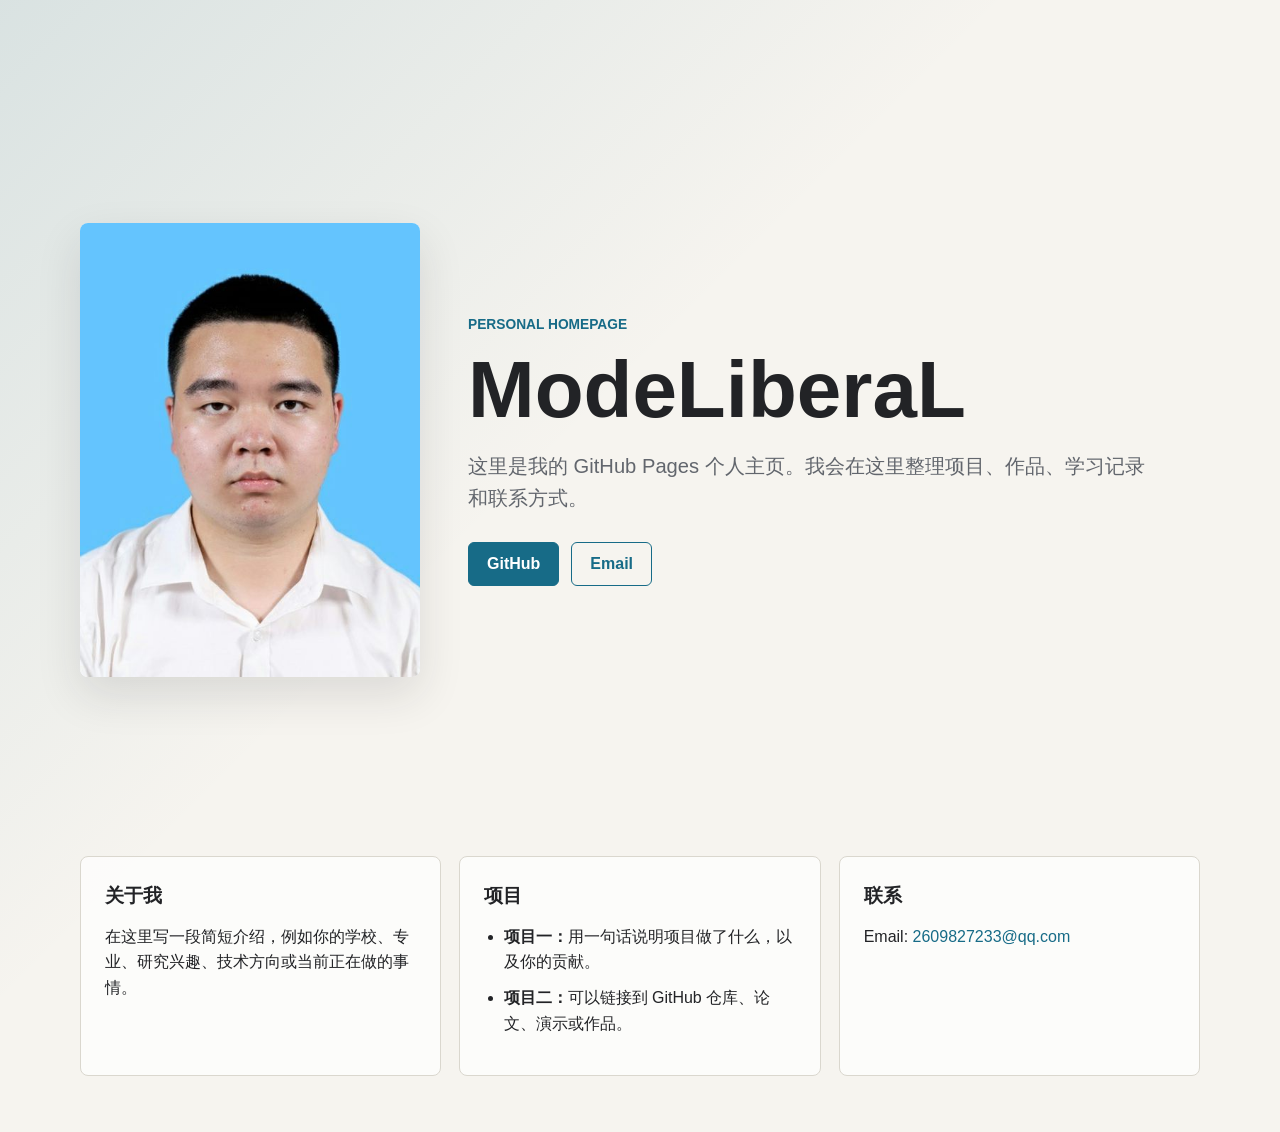
==== index.html @ 7ed5db0a "Create personal homepage" ====
<!doctype html>
<html lang="zh-CN">
  <head>
    <meta charset="utf-8">
    <meta name="viewport" content="width=device-width, initial-scale=1">
    <meta name="description" content="ModeLiberaL personal homepage">
    <title>ModeLiberaL</title>
    <link rel="stylesheet" href="styles.css">
  </head>
  <body>
    <main class="page">
      <section class="intro" aria-labelledby="site-title">
        <div class="portrait-wrap">
          <img class="portrait" src="assets/profile.jpg" alt="&#20010;&#20154;&#22836;&#20687;">
        </div>

        <div class="intro-copy">
          <p class="eyebrow">Personal Homepage</p>
          <h1 id="site-title">ModeLiberaL</h1>
          <p class="lead">
            &#36825;&#37324;&#26159;&#25105;&#30340; GitHub Pages &#20010;&#20154;&#20027;&#39029;&#12290;&#25105;&#20250;&#22312;&#36825;&#37324;&#25972;&#29702;&#39033;&#30446;&#12289;&#20316;&#21697;&#12289;&#23398;&#20064;&#35760;&#24405;&#21644;&#32852;&#31995;&#26041;&#24335;&#12290;
          </p>

          <div class="actions" aria-label="&#20027;&#39029;&#38142;&#25509;">
            <a href="https://github.com/ModeLiberaL" target="_blank" rel="noreferrer">GitHub</a>
            <a href="mailto:2609827233@qq.com">Email</a>
          </div>
        </div>
      </section>

      <section class="content-grid" aria-label="&#20010;&#20154;&#20449;&#24687;">
        <article>
          <h2>&#20851;&#20110;&#25105;</h2>
          <p>
            &#22312;&#36825;&#37324;&#20889;&#19968;&#27573;&#31616;&#30701;&#20171;&#32461;&#65292;&#20363;&#22914;&#20320;&#30340;&#23398;&#26657;&#12289;&#19987;&#19994;&#12289;&#30740;&#31350;&#20852;&#36259;&#12289;&#25216;&#26415;&#26041;&#21521;&#25110;&#24403;&#21069;&#27491;&#22312;&#20570;&#30340;&#20107;&#24773;&#12290;
          </p>
        </article>

        <article>
          <h2>&#39033;&#30446;</h2>
          <ul>
            <li><strong>&#39033;&#30446;&#19968;&#65306;</strong>&#29992;&#19968;&#21477;&#35805;&#35828;&#26126;&#39033;&#30446;&#20570;&#20102;&#20160;&#20040;&#65292;&#20197;&#21450;&#20320;&#30340;&#36129;&#29486;&#12290;</li>
            <li><strong>&#39033;&#30446;&#20108;&#65306;</strong>&#21487;&#20197;&#38142;&#25509;&#21040; GitHub &#20179;&#24211;&#12289;&#35770;&#25991;&#12289;&#28436;&#31034;&#25110;&#20316;&#21697;&#12290;</li>
          </ul>
        </article>

        <article>
          <h2>&#32852;&#31995;</h2>
          <p>
            Email: <a href="mailto:2609827233@qq.com">2609827233@qq.com</a>
          </p>
        </article>
      </section>
    </main>
  </body>
</html>
---- styles.css ----
:root {
  color-scheme: light;
  --bg: #f6f4ef;
  --panel: #ffffff;
  --text: #222326;
  --muted: #62666d;
  --accent: #176b87;
  --accent-strong: #0f5268;
  --line: #dad7ce;
  --shadow: 0 18px 45px rgba(34, 35, 38, 0.12);
}

* {
  box-sizing: border-box;
}

body {
  margin: 0;
  min-height: 100vh;
  background:
    linear-gradient(135deg, rgba(23, 107, 135, 0.13), transparent 42%),
    var(--bg);
  color: var(--text);
  font-family: "Segoe UI", "Microsoft YaHei", Arial, sans-serif;
  line-height: 1.6;
}

a {
  color: var(--accent);
  text-decoration: none;
}

a:hover {
  color: var(--accent-strong);
  text-decoration: underline;
}

.page {
  width: min(1120px, calc(100% - 40px));
  margin: 0 auto;
  padding: 56px 0;
}

.intro {
  display: grid;
  grid-template-columns: minmax(220px, 340px) minmax(0, 1fr);
  gap: 48px;
  align-items: center;
  min-height: calc(100vh - 112px);
}

.portrait-wrap {
  aspect-ratio: 3 / 4;
  border-radius: 8px;
  overflow: hidden;
  background: var(--panel);
  box-shadow: var(--shadow);
}

.portrait {
  width: 100%;
  height: 100%;
  display: block;
  object-fit: cover;
}

.eyebrow {
  margin: 0 0 12px;
  color: var(--accent);
  font-size: 0.86rem;
  font-weight: 700;
  letter-spacing: 0;
  text-transform: uppercase;
}

h1,
h2,
p {
  margin-top: 0;
}

h1 {
  margin-bottom: 18px;
  font-size: clamp(2.4rem, 7vw, 5rem);
  line-height: 1.05;
  letter-spacing: 0;
}

.lead {
  max-width: 680px;
  margin-bottom: 28px;
  color: var(--muted);
  font-size: clamp(1.04rem, 2vw, 1.26rem);
}

.actions {
  display: flex;
  flex-wrap: wrap;
  gap: 12px;
}

.actions a {
  display: inline-flex;
  min-height: 44px;
  align-items: center;
  justify-content: center;
  border: 1px solid var(--accent);
  border-radius: 6px;
  padding: 0 18px;
  background: var(--accent);
  color: #fff;
  font-weight: 650;
  text-decoration: none;
}

.actions a + a {
  background: transparent;
  color: var(--accent);
}

.content-grid {
  display: grid;
  grid-template-columns: repeat(3, minmax(0, 1fr));
  gap: 18px;
  margin-top: 12px;
}

article {
  min-height: 220px;
  border: 1px solid var(--line);
  border-radius: 8px;
  padding: 24px;
  background: rgba(255, 255, 255, 0.72);
}

h2 {
  margin-bottom: 12px;
  font-size: 1.2rem;
}

ul {
  margin: 0;
  padding-left: 1.2rem;
}

li + li {
  margin-top: 10px;
}

@media (max-width: 780px) {
  .page {
    width: min(100% - 28px, 560px);
    padding: 32px 0;
  }

  .intro {
    grid-template-columns: 1fr;
    gap: 28px;
    min-height: auto;
  }

  .portrait-wrap {
    width: min(72vw, 300px);
  }

  .content-grid {
    grid-template-columns: 1fr;
    margin-top: 36px;
  }
}
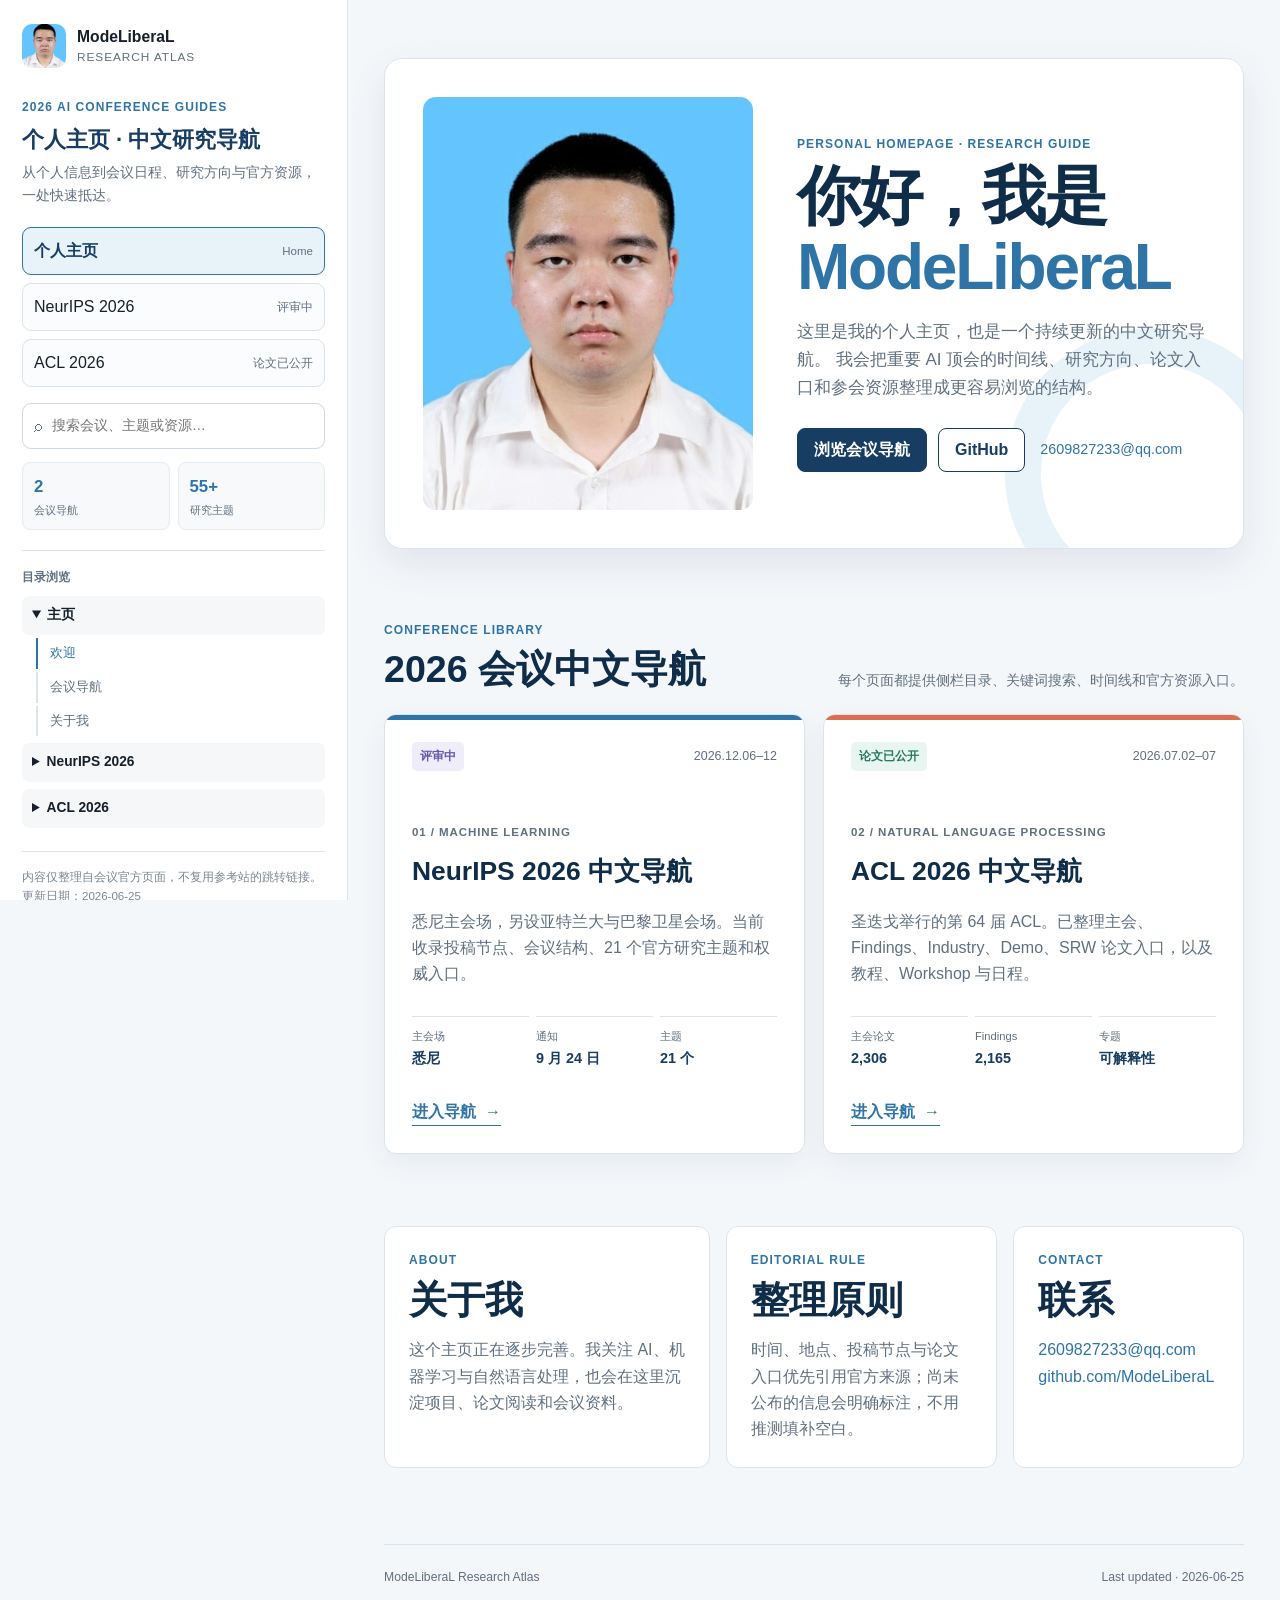
==== commit 65fc43b3: "Add 2026 conference research guides" ====
--- a/index.html
+++ b/index.html
@@ -3,54 +3,186 @@
   <head>
     <meta charset="utf-8">
     <meta name="viewport" content="width=device-width, initial-scale=1">
-    <meta name="description" content="ModeLiberaL personal homepage">
-    <title>ModeLiberaL</title>
+    <meta name="description" content="ModeLiberaL 的个人主页与 2026 AI 顶会中文导航">
+    <meta name="theme-color" content="#173d63">
+    <title>ModeLiberaL · 研究导航</title>
     <link rel="stylesheet" href="styles.css">
+    <script src="script.js" defer></script>
   </head>
-  <body>
-    <main class="page">
-      <section class="intro" aria-labelledby="site-title">
-        <div class="portrait-wrap">
-          <img class="portrait" src="assets/profile.jpg" alt="&#20010;&#20154;&#22836;&#20687;">
+  <body data-page="home">
+    <button class="mobile-menu" type="button" aria-controls="sidebar" aria-expanded="false">
+      <span aria-hidden="true">☰</span>
+      <span>导航</span>
+    </button>
+
+    <div class="shell">
+      <aside class="sidebar" id="sidebar" aria-label="站点导航">
+        <div class="sidebar-head">
+          <a class="brand" href="index.html">
+            <img src="assets/profile.jpg" alt="">
+            <span>
+              <strong>ModeLiberaL</strong>
+              <small>Research Atlas</small>
+            </span>
+          </a>
+          <button class="sidebar-close" type="button" aria-label="关闭导航">×</button>
         </div>
 
-        <div class="intro-copy">
-          <p class="eyebrow">Personal Homepage</p>
-          <h1 id="site-title">ModeLiberaL</h1>
-          <p class="lead">
-            &#36825;&#37324;&#26159;&#25105;&#30340; GitHub Pages &#20010;&#20154;&#20027;&#39029;&#12290;&#25105;&#20250;&#22312;&#36825;&#37324;&#25972;&#29702;&#39033;&#30446;&#12289;&#20316;&#21697;&#12289;&#23398;&#20064;&#35760;&#24405;&#21644;&#32852;&#31995;&#26041;&#24335;&#12290;
-          </p>
+        <div class="sidebar-title">
+          <p class="kicker">2026 AI Conference Guides</p>
+          <h1>个人主页 · 中文研究导航</h1>
+          <p>从个人信息到会议日程、研究方向与官方资源，一处快速抵达。</p>
+        </div>
 
-          <div class="actions" aria-label="&#20027;&#39029;&#38142;&#25509;">
-            <a href="https://github.com/ModeLiberaL" target="_blank" rel="noreferrer">GitHub</a>
-            <a href="mailto:2609827233@qq.com">Email</a>
+        <nav class="guide-switcher" aria-label="页面切换">
+          <a class="is-active" href="index.html">
+            <span>个人主页</span>
+            <small>Home</small>
+          </a>
+          <a href="neurips-2026.html">
+            <span>NeurIPS 2026</span>
+            <small>评审中</small>
+          </a>
+          <a href="acl-2026.html">
+            <span>ACL 2026</span>
+            <small>论文已公开</small>
+          </a>
+        </nav>
+
+        <label class="search-box">
+          <span aria-hidden="true">⌕</span>
+          <span class="sr-only">搜索本站内容</span>
+          <input type="search" data-guide-search placeholder="搜索会议、主题或资源…">
+        </label>
+
+        <div class="sidebar-stats" aria-label="站点统计">
+          <div>
+            <strong>2</strong>
+            <span>会议导航</span>
+          </div>
+          <div>
+            <strong>55+</strong>
+            <span>研究主题</span>
           </div>
         </div>
-      </section>
 
-      <section class="content-grid" aria-label="&#20010;&#20154;&#20449;&#24687;">
-        <article>
-          <h2>&#20851;&#20110;&#25105;</h2>
-          <p>
-            &#22312;&#36825;&#37324;&#20889;&#19968;&#27573;&#31616;&#30701;&#20171;&#32461;&#65292;&#20363;&#22914;&#20320;&#30340;&#23398;&#26657;&#12289;&#19987;&#19994;&#12289;&#30740;&#31350;&#20852;&#36259;&#12289;&#25216;&#26415;&#26041;&#21521;&#25110;&#24403;&#21069;&#27491;&#22312;&#20570;&#30340;&#20107;&#24773;&#12290;
-          </p>
-        </article>
+        <div class="directory">
+          <p class="directory-label">目录浏览</p>
+          <details open>
+            <summary>主页</summary>
+            <a href="#welcome">欢迎</a>
+            <a href="#guides">会议导航</a>
+            <a href="#about">关于我</a>
+          </details>
+          <details>
+            <summary>NeurIPS 2026</summary>
+            <a href="neurips-2026.html#status">当前状态</a>
+            <a href="neurips-2026.html#timeline">关键日期</a>
+            <a href="neurips-2026.html#topics">研究方向</a>
+          </details>
+          <details>
+            <summary>ACL 2026</summary>
+            <a href="acl-2026.html#papers">论文索引</a>
+            <a href="acl-2026.html#program">大会日程</a>
+            <a href="acl-2026.html#topics">研究方向</a>
+          </details>
+        </div>
 
-        <article>
-          <h2>&#39033;&#30446;</h2>
-          <ul>
-            <li><strong>&#39033;&#30446;&#19968;&#65306;</strong>&#29992;&#19968;&#21477;&#35805;&#35828;&#26126;&#39033;&#30446;&#20570;&#20102;&#20160;&#20040;&#65292;&#20197;&#21450;&#20320;&#30340;&#36129;&#29486;&#12290;</li>
-            <li><strong>&#39033;&#30446;&#20108;&#65306;</strong>&#21487;&#20197;&#38142;&#25509;&#21040; GitHub &#20179;&#24211;&#12289;&#35770;&#25991;&#12289;&#28436;&#31034;&#25110;&#20316;&#21697;&#12290;</li>
-          </ul>
-        </article>
+        <p class="sidebar-note">
+          内容仅整理自会议官方页面，不复用参考站的跳转链接。<br>
+          更新日期：2026-06-25
+        </p>
+      </aside>
 
-        <article>
-          <h2>&#32852;&#31995;</h2>
-          <p>
-            Email: <a href="mailto:2609827233@qq.com">2609827233@qq.com</a>
-          </p>
-        </article>
-      </section>
-    </main>
+      <main class="main" data-search-root>
+        <section class="home-hero" id="welcome" data-search-card data-search="ModeLiberaL 个人主页 GitHub 研究导航">
+          <div class="home-portrait">
+            <img src="assets/profile.jpg" alt="ModeLiberaL 的个人头像">
+          </div>
+          <div class="home-copy">
+            <p class="eyebrow">Personal Homepage · Research Guide</p>
+            <h2>你好，我是 <span>ModeLiberaL</span></h2>
+            <p class="hero-lead">
+              这里是我的个人主页，也是一个持续更新的中文研究导航。
+              我会把重要 AI 顶会的时间线、研究方向、论文入口和参会资源整理成更容易浏览的结构。
+            </p>
+            <div class="hero-actions">
+              <a class="button primary" href="#guides">浏览会议导航</a>
+              <a class="button secondary" href="https://github.com/ModeLiberaL" target="_blank" rel="noreferrer">GitHub</a>
+              <a class="text-link" href="mailto:2609827233@qq.com">2609827233@qq.com</a>
+            </div>
+          </div>
+        </section>
+
+        <section class="section-block" id="guides">
+          <div class="section-heading">
+            <div>
+              <p class="eyebrow">Conference Library</p>
+              <h2>2026 会议中文导航</h2>
+            </div>
+            <p>每个页面都提供侧栏目录、关键词搜索、时间线和官方资源入口。</p>
+          </div>
+
+          <div class="conference-grid">
+            <article class="conference-card neurips-card" data-search-card data-search="NeurIPS 2026 神经信息处理系统 悉尼 机器学习 深度学习 强化学习">
+              <div class="card-topline">
+                <span class="status review">评审中</span>
+                <span>2026.12.06–12</span>
+              </div>
+              <p class="card-index">01 / MACHINE LEARNING</p>
+              <h3>NeurIPS 2026 中文导航</h3>
+              <p>悉尼主会场，另设亚特兰大与巴黎卫星会场。当前收录投稿节点、会议结构、21 个官方研究主题和权威入口。</p>
+              <dl class="mini-facts">
+                <div><dt>主会场</dt><dd>悉尼</dd></div>
+                <div><dt>通知</dt><dd>9 月 24 日</dd></div>
+                <div><dt>主题</dt><dd>21 个</dd></div>
+              </dl>
+              <a class="card-link" href="neurips-2026.html">进入导航 <span>→</span></a>
+            </article>
+
+            <article class="conference-card acl-card" data-search-card data-search="ACL 2026 计算语言学 自然语言处理 圣迭戈 论文 Findings LLM">
+              <div class="card-topline">
+                <span class="status live">论文已公开</span>
+                <span>2026.07.02–07</span>
+              </div>
+              <p class="card-index">02 / NATURAL LANGUAGE PROCESSING</p>
+              <h3>ACL 2026 中文导航</h3>
+              <p>圣迭戈举行的第 64 届 ACL。已整理主会、Findings、Industry、Demo、SRW 论文入口，以及教程、Workshop 与日程。</p>
+              <dl class="mini-facts">
+                <div><dt>主会论文</dt><dd>2,306</dd></div>
+                <div><dt>Findings</dt><dd>2,165</dd></div>
+                <div><dt>专题</dt><dd>可解释性</dd></div>
+              </dl>
+              <a class="card-link" href="acl-2026.html">进入导航 <span>→</span></a>
+            </article>
+          </div>
+          <p class="empty-state" data-search-empty hidden>没有找到匹配内容，请换一个关键词。</p>
+        </section>
+
+        <section class="section-block about-grid" id="about">
+          <article data-search-card data-search="关于我 研究兴趣 项目 学习记录">
+            <p class="eyebrow">About</p>
+            <h2>关于我</h2>
+            <p>这个主页正在逐步完善。我关注 AI、机器学习与自然语言处理，也会在这里沉淀项目、论文阅读和会议资料。</p>
+          </article>
+          <article data-search-card data-search="内容原则 官方来源 中文索引 更新">
+            <p class="eyebrow">Editorial Rule</p>
+            <h2>整理原则</h2>
+            <p>时间、地点、投稿节点与论文入口优先引用官方来源；尚未公布的信息会明确标注，不用推测填补空白。</p>
+          </article>
+          <article data-search-card data-search="联系 Email GitHub">
+            <p class="eyebrow">Contact</p>
+            <h2>联系</h2>
+            <p><a href="mailto:2609827233@qq.com">2609827233@qq.com</a><br><a href="https://github.com/ModeLiberaL" target="_blank" rel="noreferrer">github.com/ModeLiberaL</a></p>
+          </article>
+        </section>
+
+        <footer class="site-footer">
+          <span>ModeLiberaL Research Atlas</span>
+          <span>Last updated · 2026-06-25</span>
+        </footer>
+      </main>
+    </div>
+    <div class="sidebar-backdrop" hidden></div>
   </body>
 </html>
--- a/styles.css
+++ b/styles.css
@@ -1,170 +1,1050 @@
 :root {
   color-scheme: light;
-  --bg: #f6f4ef;
-  --panel: #ffffff;
-  --text: #222326;
-  --muted: #62666d;
-  --accent: #176b87;
-  --accent-strong: #0f5268;
-  --line: #dad7ce;
-  --shadow: 0 18px 45px rgba(34, 35, 38, 0.12);
+  --navy: #173d63;
+  --navy-deep: #0f2d49;
+  --blue: #2f74a7;
+  --blue-soft: #e8f2f9;
+  --coral: #d96f52;
+  --coral-soft: #fff0eb;
+  --green: #277a62;
+  --green-soft: #e8f5f0;
+  --violet: #6659a8;
+  --violet-soft: #efedfa;
+  --ink: #17202a;
+  --muted: #607080;
+  --line: #dce4eb;
+  --paper: #ffffff;
+  --canvas: #f4f7fa;
+  --sidebar-width: 348px;
+  --shadow: 0 14px 38px rgba(18, 48, 76, 0.09);
 }
 
 * {
   box-sizing: border-box;
 }
 
+html {
+  scroll-behavior: smooth;
+}
+
 body {
   margin: 0;
+  background: var(--canvas);
+  color: var(--ink);
+  font-family: "Segoe UI", "Microsoft YaHei", "PingFang SC", Arial, sans-serif;
+  line-height: 1.65;
+}
+
+button,
+input {
+  font: inherit;
+}
+
+a {
+  color: var(--blue);
+  text-decoration: none;
+}
+
+a:hover {
+  color: var(--navy);
+}
+
+img {
+  max-width: 100%;
+}
+
+.sr-only {
+  position: absolute;
+  width: 1px;
+  height: 1px;
+  padding: 0;
+  margin: -1px;
+  overflow: hidden;
+  clip: rect(0, 0, 0, 0);
+  white-space: nowrap;
+  border: 0;
+}
+
+.shell {
+  display: grid;
+  grid-template-columns: var(--sidebar-width) minmax(0, 1fr);
   min-height: 100vh;
-  background:
-    linear-gradient(135deg, rgba(23, 107, 135, 0.13), transparent 42%),
-    var(--bg);
-  color: var(--text);
-  font-family: "Segoe UI", "Microsoft YaHei", Arial, sans-serif;
-  line-height: 1.6;
-}
-
-a {
-  color: var(--accent);
-  text-decoration: none;
-}
-
-a:hover {
-  color: var(--accent-strong);
-  text-decoration: underline;
-}
-
-.page {
-  width: min(1120px, calc(100% - 40px));
+}
+
+.sidebar {
+  position: sticky;
+  top: 0;
+  z-index: 20;
+  height: 100vh;
+  overflow-y: auto;
+  border-right: 1px solid var(--line);
+  padding: 24px 22px;
+  background: var(--paper);
+}
+
+.sidebar-head {
+  display: flex;
+  align-items: center;
+  justify-content: space-between;
+  gap: 12px;
+}
+
+.brand {
+  display: inline-flex;
+  align-items: center;
+  gap: 11px;
+  color: var(--ink);
+}
+
+.brand img {
+  width: 44px;
+  height: 44px;
+  border-radius: 10px;
+  object-fit: cover;
+}
+
+.brand span {
+  display: grid;
+  line-height: 1.25;
+}
+
+.brand strong {
+  font-size: 0.98rem;
+}
+
+.brand small {
+  margin-top: 3px;
+  color: var(--muted);
+  font-size: 0.74rem;
+  letter-spacing: 0.08em;
+  text-transform: uppercase;
+}
+
+.sidebar-close {
+  display: none;
+  border: 0;
+  background: transparent;
+  color: var(--muted);
+  font-size: 1.8rem;
+  line-height: 1;
+  cursor: pointer;
+}
+
+.sidebar-title {
+  margin: 30px 0 20px;
+}
+
+.kicker,
+.eyebrow {
+  margin: 0 0 7px;
+  color: var(--blue);
+  font-size: 0.75rem;
+  font-weight: 800;
+  letter-spacing: 0.09em;
+  text-transform: uppercase;
+}
+
+.sidebar-title h1 {
+  margin: 0 0 8px;
+  color: var(--navy);
+  font-size: 1.36rem;
+  line-height: 1.35;
+}
+
+.sidebar-title p:last-child {
+  margin: 0;
+  color: var(--muted);
+  font-size: 0.85rem;
+}
+
+.guide-switcher {
+  display: grid;
+  gap: 8px;
+  margin: 0 0 16px;
+}
+
+.guide-switcher a {
+  display: flex;
+  align-items: center;
+  justify-content: space-between;
+  min-height: 48px;
+  border: 1px solid var(--line);
+  border-radius: 9px;
+  padding: 8px 11px;
+  background: #fbfcfd;
+  color: var(--ink);
+  transition: border-color 160ms ease, background 160ms ease, transform 160ms ease;
+}
+
+.guide-switcher a:hover {
+  border-color: #aebdca;
+  background: var(--blue-soft);
+  transform: translateX(2px);
+}
+
+.guide-switcher a.is-active {
+  border-color: var(--blue);
+  background: var(--blue-soft);
+  color: var(--navy);
+  font-weight: 750;
+}
+
+.guide-switcher small {
+  color: var(--muted);
+  font-size: 0.72rem;
+  font-weight: 500;
+}
+
+.search-box {
+  display: flex;
+  align-items: center;
+  gap: 8px;
+  border: 1px solid #cfd9e1;
+  border-radius: 9px;
+  padding: 0 11px;
+  background: #fff;
+  color: var(--muted);
+}
+
+.search-box:focus-within {
+  border-color: var(--blue);
+  box-shadow: 0 0 0 3px rgba(47, 116, 167, 0.12);
+}
+
+.search-box input {
+  width: 100%;
+  min-height: 44px;
+  border: 0;
+  outline: 0;
+  background: transparent;
+  color: var(--ink);
+  font-size: 0.86rem;
+}
+
+.sidebar-stats {
+  display: grid;
+  grid-template-columns: repeat(2, minmax(0, 1fr));
+  gap: 8px;
+  margin: 13px 0 20px;
+}
+
+.sidebar-stats div {
+  min-width: 0;
+  border: 1px solid #e6ebef;
+  border-radius: 8px;
+  padding: 10px 11px;
+  background: #f7f9fb;
+}
+
+.sidebar-stats strong,
+.sidebar-stats span {
+  display: block;
+}
+
+.sidebar-stats strong {
+  color: var(--blue);
+  font-size: 1.05rem;
+}
+
+.sidebar-stats span {
+  color: var(--muted);
+  font-size: 0.7rem;
+}
+
+.directory {
+  border-top: 1px solid var(--line);
+  padding-top: 16px;
+}
+
+.directory-label {
+  margin: 0 0 9px;
+  color: var(--muted);
+  font-size: 0.76rem;
+  font-weight: 700;
+}
+
+.directory details {
+  margin-bottom: 7px;
+}
+
+.directory summary {
+  border-radius: 7px;
+  padding: 8px 10px;
+  background: #f5f7f9;
+  color: var(--ink);
+  font-size: 0.86rem;
+  font-weight: 720;
+  cursor: pointer;
+}
+
+.directory a {
+  display: block;
+  margin: 3px 0 0 14px;
+  border-left: 2px solid var(--line);
+  padding: 5px 8px 5px 12px;
+  color: var(--muted);
+  font-size: 0.79rem;
+}
+
+.directory a:hover,
+.directory a.is-current {
+  border-left-color: var(--blue);
+  color: var(--blue);
+}
+
+.sidebar-note {
+  margin: 23px 0 4px;
+  border-top: 1px solid var(--line);
+  padding-top: 16px;
+  color: #7b8793;
+  font-size: 0.72rem;
+}
+
+.main {
+  width: min(1180px, calc(100% - 72px));
   margin: 0 auto;
-  padding: 56px 0;
-}
-
-.intro {
-  display: grid;
-  grid-template-columns: minmax(220px, 340px) minmax(0, 1fr);
-  gap: 48px;
+  padding: 58px 0 28px;
+}
+
+.home-hero,
+.guide-hero {
+  position: relative;
+  overflow: hidden;
+  border: 1px solid var(--line);
+  border-radius: 18px;
+  background: var(--paper);
+  box-shadow: var(--shadow);
+}
+
+.home-hero {
+  display: grid;
+  grid-template-columns: minmax(220px, 330px) minmax(0, 1fr);
+  gap: 44px;
   align-items: center;
-  min-height: calc(100vh - 112px);
-}
-
-.portrait-wrap {
-  aspect-ratio: 3 / 4;
-  border-radius: 8px;
+  padding: 38px;
+}
+
+.home-hero::after,
+.guide-hero::after {
+  position: absolute;
+  right: -54px;
+  bottom: -72px;
+  width: 220px;
+  height: 220px;
+  border: 36px solid var(--blue-soft);
+  border-radius: 50%;
+  content: "";
+  pointer-events: none;
+}
+
+.home-portrait {
+  position: relative;
+  z-index: 1;
+  aspect-ratio: 4 / 5;
   overflow: hidden;
-  background: var(--panel);
-  box-shadow: var(--shadow);
-}
-
-.portrait {
+  border-radius: 13px;
+  background: #e9eef2;
+}
+
+.home-portrait img {
   width: 100%;
   height: 100%;
   display: block;
   object-fit: cover;
 }
 
-.eyebrow {
-  margin: 0 0 12px;
-  color: var(--accent);
-  font-size: 0.86rem;
-  font-weight: 700;
-  letter-spacing: 0;
-  text-transform: uppercase;
-}
-
-h1,
-h2,
-p {
-  margin-top: 0;
-}
-
-h1 {
-  margin-bottom: 18px;
-  font-size: clamp(2.4rem, 7vw, 5rem);
-  line-height: 1.05;
-  letter-spacing: 0;
-}
-
-.lead {
-  max-width: 680px;
-  margin-bottom: 28px;
-  color: var(--muted);
-  font-size: clamp(1.04rem, 2vw, 1.26rem);
-}
-
-.actions {
+.home-copy {
+  position: relative;
+  z-index: 1;
+}
+
+.home-copy h2,
+.guide-hero h1 {
+  margin: 0 0 16px;
+  color: var(--navy-deep);
+  font-size: clamp(2.15rem, 5vw, 4.1rem);
+  line-height: 1.1;
+  letter-spacing: -0.035em;
+}
+
+.home-copy h2 span {
+  color: var(--blue);
+}
+
+.hero-lead {
+  max-width: 720px;
+  margin: 0 0 26px;
+  color: var(--muted);
+  font-size: 1.06rem;
+}
+
+.hero-actions {
   display: flex;
   flex-wrap: wrap;
-  gap: 12px;
-}
-
-.actions a {
+  align-items: center;
+  gap: 11px;
+}
+
+.button {
   display: inline-flex;
   min-height: 44px;
   align-items: center;
   justify-content: center;
-  border: 1px solid var(--accent);
-  border-radius: 6px;
-  padding: 0 18px;
-  background: var(--accent);
+  border: 1px solid var(--navy);
+  border-radius: 8px;
+  padding: 0 16px;
+  font-weight: 720;
+}
+
+.button.primary {
+  background: var(--navy);
   color: #fff;
-  font-weight: 650;
-  text-decoration: none;
-}
-
-.actions a + a {
-  background: transparent;
-  color: var(--accent);
-}
-
-.content-grid {
+}
+
+.button.primary:hover {
+  background: var(--blue);
+  color: #fff;
+}
+
+.button.secondary {
+  background: #fff;
+  color: var(--navy);
+}
+
+.text-link {
+  padding: 8px 4px;
+  font-size: 0.9rem;
+}
+
+.section-block {
+  padding: 72px 0 0;
+}
+
+.section-heading {
+  display: flex;
+  align-items: end;
+  justify-content: space-between;
+  gap: 30px;
+  margin-bottom: 22px;
+}
+
+.section-heading h2,
+.about-grid h2,
+.content-section h2 {
+  margin: 0;
+  color: var(--navy-deep);
+  font-size: clamp(1.6rem, 3vw, 2.35rem);
+  line-height: 1.2;
+}
+
+.section-heading > p {
+  max-width: 480px;
+  margin: 0;
+  color: var(--muted);
+  font-size: 0.9rem;
+  text-align: right;
+}
+
+.conference-grid {
+  display: grid;
+  grid-template-columns: repeat(2, minmax(0, 1fr));
+  gap: 18px;
+}
+
+.conference-card,
+.info-card,
+.resource-card,
+.topic-card,
+.timeline-card,
+.paper-link-card,
+.about-grid article {
+  border: 1px solid var(--line);
+  border-radius: 12px;
+  background: var(--paper);
+}
+
+.conference-card {
+  position: relative;
+  overflow: hidden;
+  min-height: 430px;
+  padding: 27px;
+  box-shadow: 0 10px 28px rgba(20, 48, 74, 0.06);
+}
+
+.conference-card::before {
+  position: absolute;
+  top: 0;
+  left: 0;
+  width: 100%;
+  height: 5px;
+  background: var(--blue);
+  content: "";
+}
+
+.conference-card.acl-card::before {
+  background: var(--coral);
+}
+
+.card-topline {
+  display: flex;
+  align-items: center;
+  justify-content: space-between;
+  gap: 12px;
+  color: var(--muted);
+  font-size: 0.78rem;
+}
+
+.status {
+  display: inline-flex;
+  align-items: center;
+  border-radius: 5px;
+  padding: 4px 8px;
+  font-weight: 750;
+}
+
+.status.review {
+  background: var(--violet-soft);
+  color: var(--violet);
+}
+
+.status.live {
+  background: var(--green-soft);
+  color: var(--green);
+}
+
+.card-index {
+  margin: 52px 0 8px;
+  color: var(--muted);
+  font-size: 0.72rem;
+  font-weight: 750;
+  letter-spacing: 0.08em;
+}
+
+.conference-card h3 {
+  margin: 0 0 15px;
+  color: var(--navy-deep);
+  font-size: 1.65rem;
+}
+
+.conference-card > p:not(.card-index) {
+  margin: 0;
+  color: var(--muted);
+}
+
+.mini-facts {
   display: grid;
   grid-template-columns: repeat(3, minmax(0, 1fr));
-  gap: 18px;
-  margin-top: 12px;
-}
-
-article {
+  gap: 7px;
+  margin: 28px 0;
+}
+
+.mini-facts div {
+  border-top: 1px solid var(--line);
+  padding-top: 10px;
+}
+
+.mini-facts dt {
+  color: var(--muted);
+  font-size: 0.7rem;
+}
+
+.mini-facts dd {
+  margin: 2px 0 0;
+  color: var(--navy);
+  font-size: 0.9rem;
+  font-weight: 750;
+}
+
+.card-link {
+  display: inline-flex;
+  align-items: center;
+  gap: 9px;
+  border-bottom: 1px solid currentColor;
+  font-weight: 750;
+}
+
+.about-grid {
+  display: grid;
+  grid-template-columns: 1.2fr 1fr 0.85fr;
+  gap: 16px;
+}
+
+.about-grid article {
   min-height: 220px;
+  padding: 24px;
+}
+
+.about-grid p:last-child {
+  margin: 14px 0 0;
+  color: var(--muted);
+}
+
+.site-footer {
+  display: flex;
+  justify-content: space-between;
+  gap: 20px;
+  margin-top: 76px;
+  border-top: 1px solid var(--line);
+  padding: 22px 0 0;
+  color: var(--muted);
+  font-size: 0.76rem;
+}
+
+.guide-hero {
+  padding: 40px;
+}
+
+.guide-hero > * {
+  position: relative;
+  z-index: 1;
+}
+
+.guide-hero h1 {
+  max-width: 880px;
+  font-size: clamp(2rem, 4.8vw, 3.7rem);
+}
+
+.hero-meta {
+  display: flex;
+  flex-wrap: wrap;
+  gap: 9px;
+  margin-top: 24px;
+}
+
+.hero-meta span {
   border: 1px solid var(--line);
+  border-radius: 7px;
+  padding: 6px 9px;
+  background: #f7f9fb;
+  color: var(--muted);
+  font-size: 0.78rem;
+}
+
+.notice {
+  display: grid;
+  grid-template-columns: auto minmax(0, 1fr);
+  gap: 13px;
+  margin-top: 18px;
+  border: 1px solid #cbd9e5;
+  border-left: 4px solid var(--blue);
+  border-radius: 9px;
+  padding: 15px 17px;
+  background: var(--blue-soft);
+}
+
+.notice.warning {
+  border-color: #e8d9c9;
+  border-left-color: var(--coral);
+  background: var(--coral-soft);
+}
+
+.notice strong,
+.notice p {
+  margin: 0;
+}
+
+.notice p {
+  color: #53677a;
+  font-size: 0.87rem;
+}
+
+.metrics {
+  display: grid;
+  grid-template-columns: repeat(4, minmax(0, 1fr));
+  gap: 11px;
+  margin-top: 18px;
+}
+
+.metric {
+  border: 1px solid var(--line);
+  border-radius: 10px;
+  padding: 16px;
+  background: var(--paper);
+}
+
+.metric strong,
+.metric span {
+  display: block;
+}
+
+.metric strong {
+  color: var(--navy);
+  font-size: 1.34rem;
+  line-height: 1.25;
+}
+
+.metric span {
+  margin-top: 5px;
+  color: var(--muted);
+  font-size: 0.72rem;
+}
+
+.content-section {
+  padding-top: 68px;
+  scroll-margin-top: 22px;
+}
+
+.section-intro {
+  max-width: 780px;
+  margin: 11px 0 22px;
+  color: var(--muted);
+}
+
+.timeline-grid,
+.info-grid,
+.topic-grid,
+.resource-grid,
+.paper-grid {
+  display: grid;
+  gap: 13px;
+}
+
+.timeline-grid {
+  grid-template-columns: repeat(4, minmax(0, 1fr));
+}
+
+.timeline-card,
+.info-card,
+.topic-card,
+.resource-card,
+.paper-link-card {
+  padding: 19px;
+}
+
+.timeline-card time {
+  color: var(--blue);
+  font-size: 0.78rem;
+  font-weight: 800;
+}
+
+.timeline-card h3,
+.info-card h3,
+.topic-card h3,
+.resource-card h3,
+.paper-link-card h3 {
+  margin: 9px 0 7px;
+  color: var(--navy-deep);
+  font-size: 1rem;
+  line-height: 1.4;
+}
+
+.timeline-card p,
+.info-card p,
+.topic-card p,
+.resource-card p,
+.paper-link-card p {
+  margin: 0;
+  color: var(--muted);
+  font-size: 0.84rem;
+}
+
+.timeline-card.is-past {
+  background: #f7f8f9;
+  opacity: 0.78;
+}
+
+.timeline-card.is-next {
+  border-color: var(--blue);
+  box-shadow: inset 0 0 0 1px var(--blue);
+}
+
+.info-grid {
+  grid-template-columns: repeat(3, minmax(0, 1fr));
+}
+
+.info-card .icon,
+.topic-card .topic-number {
+  display: inline-grid;
+  width: 34px;
+  height: 34px;
+  place-items: center;
   border-radius: 8px;
+  background: var(--blue-soft);
+  color: var(--blue);
+  font-size: 0.82rem;
+  font-weight: 800;
+}
+
+.topic-grid {
+  grid-template-columns: repeat(2, minmax(0, 1fr));
+}
+
+.topic-card ul {
+  margin: 12px 0 0;
+  padding-left: 1.08rem;
+  color: var(--muted);
+  font-size: 0.82rem;
+}
+
+.topic-card li + li {
+  margin-top: 4px;
+}
+
+.paper-grid {
+  grid-template-columns: repeat(3, minmax(0, 1fr));
+}
+
+.paper-link-card {
+  display: flex;
+  min-height: 205px;
+  flex-direction: column;
+}
+
+.paper-count {
+  color: var(--blue);
+  font-size: 1.55rem;
+  font-weight: 800;
+}
+
+.paper-link-card .card-link,
+.resource-card .card-link {
+  margin-top: auto;
+  padding-top: 17px;
+  align-self: flex-start;
+  font-size: 0.84rem;
+}
+
+.resource-grid {
+  grid-template-columns: repeat(3, minmax(0, 1fr));
+}
+
+.resource-card {
+  min-height: 170px;
+}
+
+.resource-card a[target="_blank"]::after,
+.paper-link-card a[target="_blank"]::after {
+  margin-left: 4px;
+  content: "↗";
+  font-size: 0.75em;
+}
+
+.agenda {
+  border: 1px solid var(--line);
+  border-radius: 12px;
+  overflow: hidden;
+  background: var(--paper);
+}
+
+.agenda-row {
+  display: grid;
+  grid-template-columns: 132px minmax(0, 1fr) auto;
+  gap: 20px;
+  align-items: center;
+  padding: 15px 18px;
+}
+
+.agenda-row + .agenda-row {
+  border-top: 1px solid var(--line);
+}
+
+.agenda-row time {
+  color: var(--blue);
+  font-size: 0.8rem;
+  font-weight: 780;
+}
+
+.agenda-row strong {
+  color: var(--navy-deep);
+}
+
+.agenda-row span {
+  color: var(--muted);
+  font-size: 0.76rem;
+}
+
+.empty-state {
+  border: 1px dashed #bcc9d3;
+  border-radius: 10px;
   padding: 24px;
-  background: rgba(255, 255, 255, 0.72);
-}
-
-h2 {
-  margin-bottom: 12px;
-  font-size: 1.2rem;
-}
-
-ul {
-  margin: 0;
-  padding-left: 1.2rem;
-}
-
-li + li {
-  margin-top: 10px;
-}
-
-@media (max-width: 780px) {
-  .page {
-    width: min(100% - 28px, 560px);
-    padding: 32px 0;
-  }
-
-  .intro {
+  background: #fff;
+  color: var(--muted);
+  text-align: center;
+}
+
+[hidden] {
+  display: none !important;
+}
+
+.mobile-menu {
+  display: none;
+}
+
+.sidebar-backdrop {
+  position: fixed;
+  inset: 0;
+  z-index: 29;
+  background: rgba(15, 45, 73, 0.42);
+}
+
+@media (max-width: 1120px) {
+  :root {
+    --sidebar-width: 320px;
+  }
+
+  .main {
+    width: min(100% - 42px, 1040px);
+  }
+
+  .home-hero {
+    grid-template-columns: 250px minmax(0, 1fr);
+    gap: 30px;
+    padding: 28px;
+  }
+
+  .timeline-grid {
+    grid-template-columns: repeat(2, minmax(0, 1fr));
+  }
+}
+
+@media (max-width: 920px) {
+  .shell {
+    display: block;
+  }
+
+  .sidebar {
+    position: fixed;
+    left: 0;
+    z-index: 30;
+    width: min(88vw, 360px);
+    transform: translateX(-104%);
+    box-shadow: 18px 0 50px rgba(14, 35, 54, 0.18);
+    transition: transform 180ms ease;
+  }
+
+  body.nav-open {
+    overflow: hidden;
+  }
+
+  body.nav-open .sidebar {
+    transform: translateX(0);
+  }
+
+  .sidebar-close {
+    display: block;
+  }
+
+  .mobile-menu {
+    position: fixed;
+    top: 13px;
+    left: 13px;
+    z-index: 25;
+    display: inline-flex;
+    align-items: center;
+    gap: 7px;
+    border: 1px solid #cad6df;
+    border-radius: 8px;
+    padding: 8px 11px;
+    background: #fff;
+    color: var(--navy);
+    box-shadow: 0 6px 18px rgba(15, 45, 73, 0.12);
+    font-size: 0.8rem;
+    font-weight: 750;
+    cursor: pointer;
+  }
+
+  .main {
+    width: min(100% - 32px, 780px);
+    padding-top: 72px;
+  }
+
+  .home-hero {
+    grid-template-columns: 220px minmax(0, 1fr);
+  }
+
+  .conference-grid,
+  .about-grid {
     grid-template-columns: 1fr;
-    gap: 28px;
+  }
+
+  .conference-card {
+    min-height: 390px;
+  }
+
+  .about-grid article {
     min-height: auto;
   }
-
-  .portrait-wrap {
-    width: min(72vw, 300px);
-  }
-
-  .content-grid {
+}
+
+@media (max-width: 700px) {
+  .main {
+    width: min(100% - 24px, 560px);
+  }
+
+  .home-hero {
     grid-template-columns: 1fr;
-    margin-top: 36px;
-  }
-}
+    padding: 20px;
+  }
+
+  .home-portrait {
+    width: min(72vw, 280px);
+  }
+
+  .home-copy h2,
+  .guide-hero h1 {
+    font-size: 2.2rem;
+  }
+
+  .guide-hero {
+    padding: 26px 21px;
+  }
+
+  .section-block,
+  .content-section {
+    padding-top: 52px;
+  }
+
+  .section-heading {
+    display: block;
+  }
+
+  .section-heading > p {
+    margin-top: 10px;
+    text-align: left;
+  }
+
+  .metrics,
+  .timeline-grid,
+  .info-grid,
+  .topic-grid,
+  .paper-grid,
+  .resource-grid {
+    grid-template-columns: 1fr;
+  }
+
+  .metric {
+    display: flex;
+    align-items: baseline;
+    justify-content: space-between;
+    gap: 14px;
+  }
+
+  .metric span {
+    text-align: right;
+  }
+
+  .agenda-row {
+    grid-template-columns: 1fr;
+    gap: 2px;
+  }
+
+  .mini-facts {
+    grid-template-columns: 1fr;
+  }
+
+  .site-footer {
+    display: grid;
+  }
+}
+
+@media (prefers-reduced-motion: reduce) {
+  html {
+    scroll-behavior: auto;
+  }
+
+  *,
+  *::before,
+  *::after {
+    transition-duration: 0.01ms !important;
+  }
+}
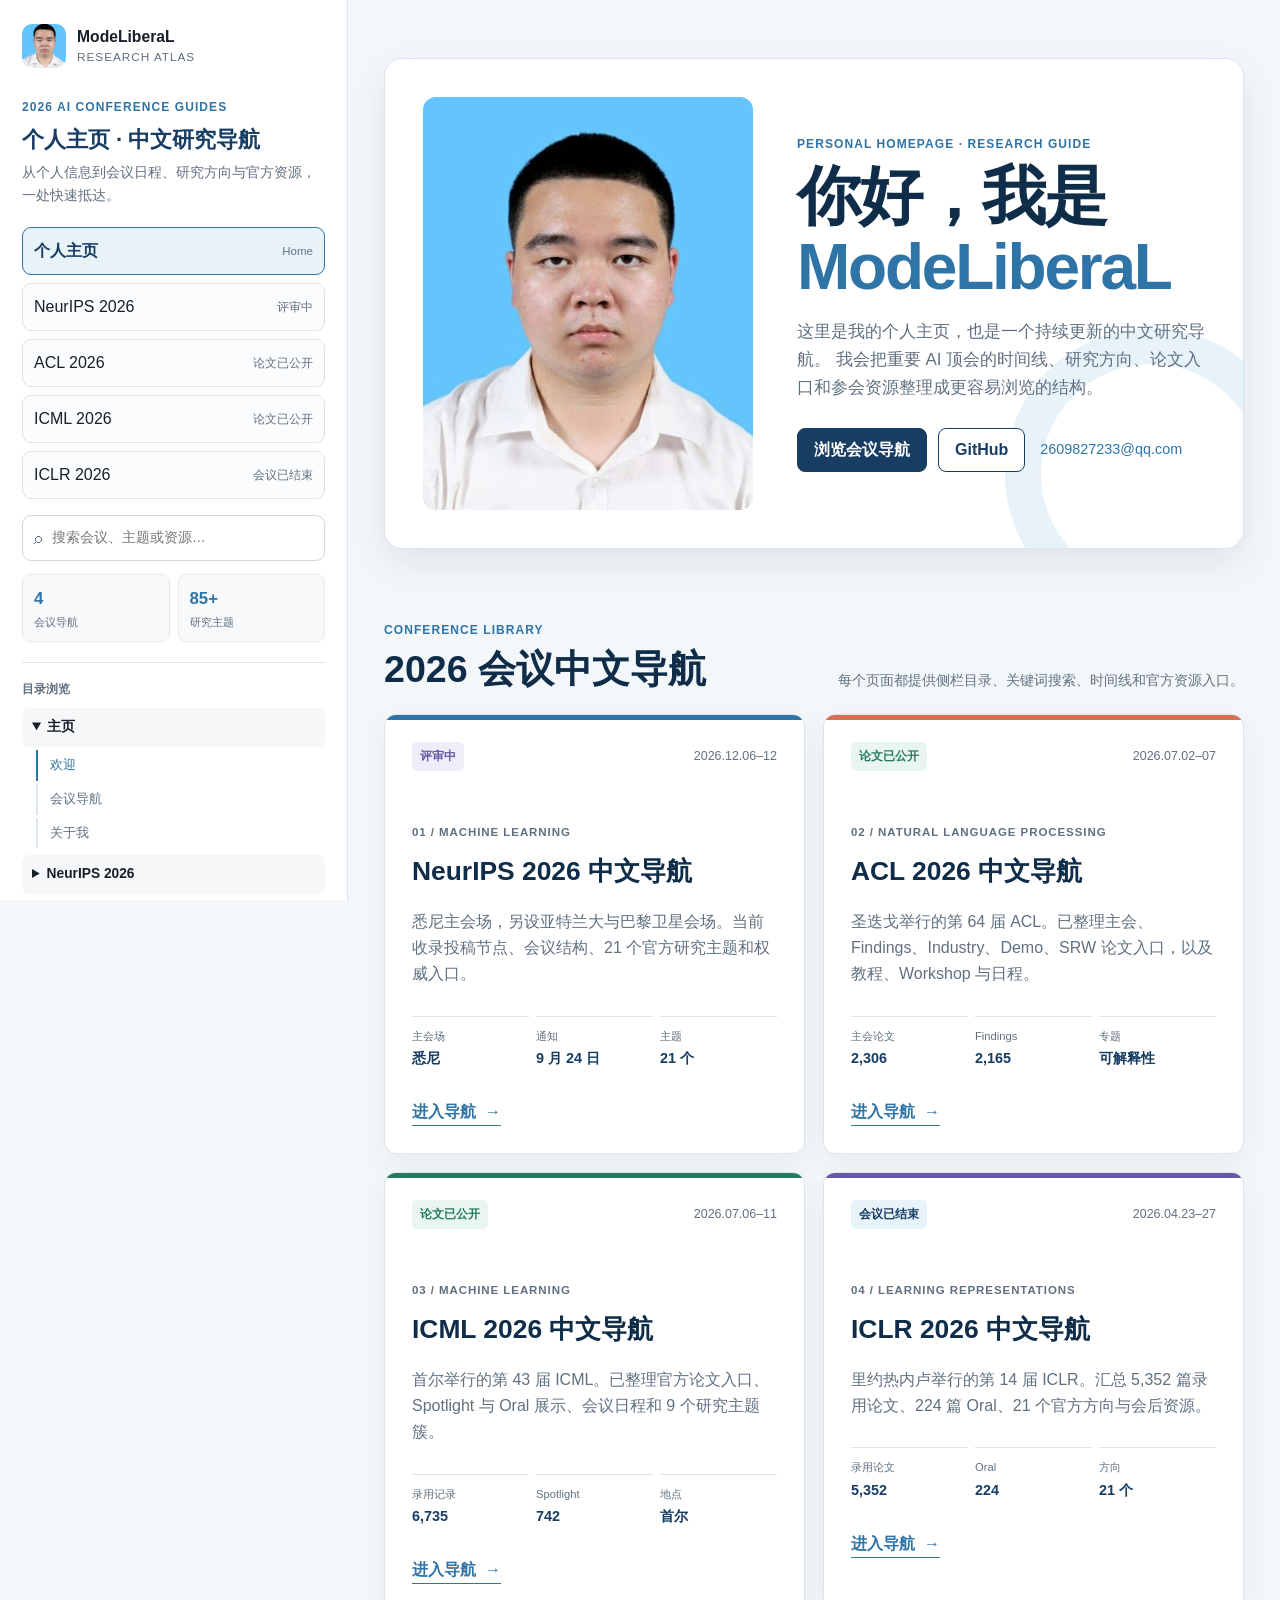
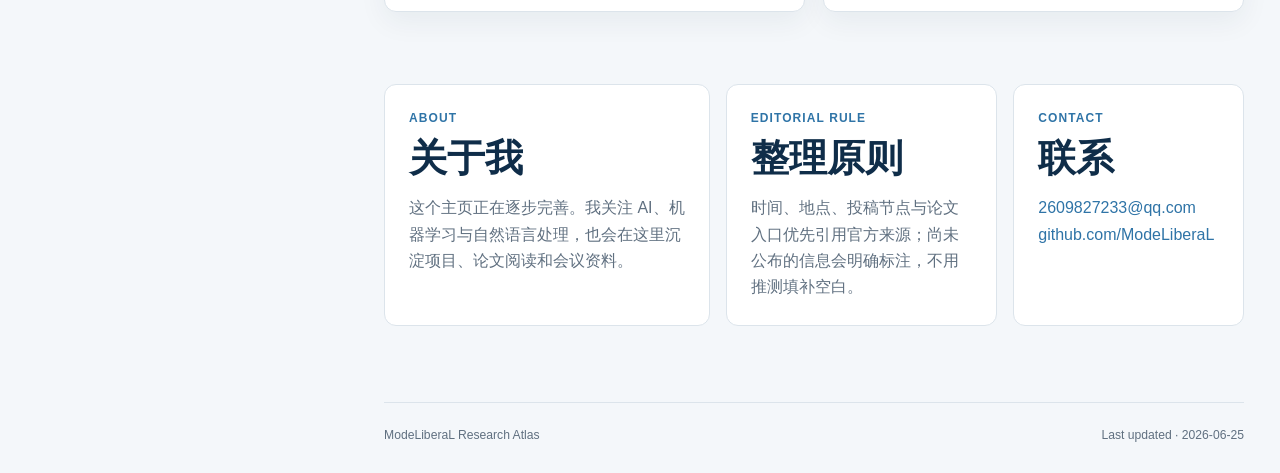
==== commit 1e92062a: "Add ICML and ICLR 2026 guides" ====
--- a/index.html
+++ b/index.html
@@ -47,6 +47,14 @@
             <span>ACL 2026</span>
             <small>论文已公开</small>
           </a>
+          <a href="icml-2026.html">
+            <span>ICML 2026</span>
+            <small>论文已公开</small>
+          </a>
+          <a href="iclr-2026.html">
+            <span>ICLR 2026</span>
+            <small>会议已结束</small>
+          </a>
         </nav>
 
         <label class="search-box">
@@ -57,11 +65,11 @@
 
         <div class="sidebar-stats" aria-label="站点统计">
           <div>
-            <strong>2</strong>
+            <strong>4</strong>
             <span>会议导航</span>
           </div>
           <div>
-            <strong>55+</strong>
+            <strong>85+</strong>
             <span>研究主题</span>
           </div>
         </div>
@@ -85,6 +93,18 @@
             <a href="acl-2026.html#papers">论文索引</a>
             <a href="acl-2026.html#program">大会日程</a>
             <a href="acl-2026.html#topics">研究方向</a>
+          </details>
+          <details>
+            <summary>ICML 2026</summary>
+            <a href="icml-2026.html#papers">论文索引</a>
+            <a href="icml-2026.html#program">大会日程</a>
+            <a href="icml-2026.html#topics">研究方向</a>
+          </details>
+          <details>
+            <summary>ICLR 2026</summary>
+            <a href="iclr-2026.html#papers">论文索引</a>
+            <a href="iclr-2026.html#program">大会回顾</a>
+            <a href="iclr-2026.html#topics">研究方向</a>
           </details>
         </div>
 
@@ -154,6 +174,38 @@
                 <div><dt>专题</dt><dd>可解释性</dd></div>
               </dl>
               <a class="card-link" href="acl-2026.html">进入导航 <span>→</span></a>
+            </article>
+
+            <article class="conference-card icml-card" data-search-card data-search="ICML 2026 国际机器学习大会 首尔 Seoul 论文 Spotlight Oral 深度学习">
+              <div class="card-topline">
+                <span class="status live">论文已公开</span>
+                <span>2026.07.06–11</span>
+              </div>
+              <p class="card-index">03 / MACHINE LEARNING</p>
+              <h3>ICML 2026 中文导航</h3>
+              <p>首尔举行的第 43 届 ICML。已整理官方论文入口、Spotlight 与 Oral 展示、会议日程和 9 个研究主题簇。</p>
+              <dl class="mini-facts">
+                <div><dt>录用记录</dt><dd>6,735</dd></div>
+                <div><dt>Spotlight</dt><dd>742</dd></div>
+                <div><dt>地点</dt><dd>首尔</dd></div>
+              </dl>
+              <a class="card-link" href="icml-2026.html">进入导航 <span>→</span></a>
+            </article>
+
+            <article class="conference-card iclr-card" data-search-card data-search="ICLR 2026 国际学习表征大会 里约热内卢 Rio 论文 Oral Poster 表征学习">
+              <div class="card-topline">
+                <span class="status archive">会议已结束</span>
+                <span>2026.04.23–27</span>
+              </div>
+              <p class="card-index">04 / LEARNING REPRESENTATIONS</p>
+              <h3>ICLR 2026 中文导航</h3>
+              <p>里约热内卢举行的第 14 届 ICLR。汇总 5,352 篇录用论文、224 篇 Oral、21 个官方方向与会后资源。</p>
+              <dl class="mini-facts">
+                <div><dt>录用论文</dt><dd>5,352</dd></div>
+                <div><dt>Oral</dt><dd>224</dd></div>
+                <div><dt>方向</dt><dd>21 个</dd></div>
+              </dl>
+              <a class="card-link" href="iclr-2026.html">进入导航 <span>→</span></a>
             </article>
           </div>
           <p class="empty-state" data-search-empty hidden>没有找到匹配内容，请换一个关键词。</p>
--- a/styles.css
+++ b/styles.css
@@ -485,6 +485,14 @@
   background: var(--coral);
 }
 
+.conference-card.icml-card::before {
+  background: var(--green);
+}
+
+.conference-card.iclr-card::before {
+  background: var(--violet);
+}
+
 .card-topline {
   display: flex;
   align-items: center;
@@ -510,6 +518,11 @@
 .status.live {
   background: var(--green-soft);
   color: var(--green);
+}
+
+.status.archive {
+  background: var(--blue-soft);
+  color: var(--navy);
 }
 
 .card-index {
@@ -763,6 +776,12 @@
   color: var(--blue);
   font-size: 0.82rem;
   font-weight: 800;
+}
+
+.topic-card .topic-number {
+  width: auto;
+  min-width: 34px;
+  padding: 0 8px;
 }
 
 .topic-grid {
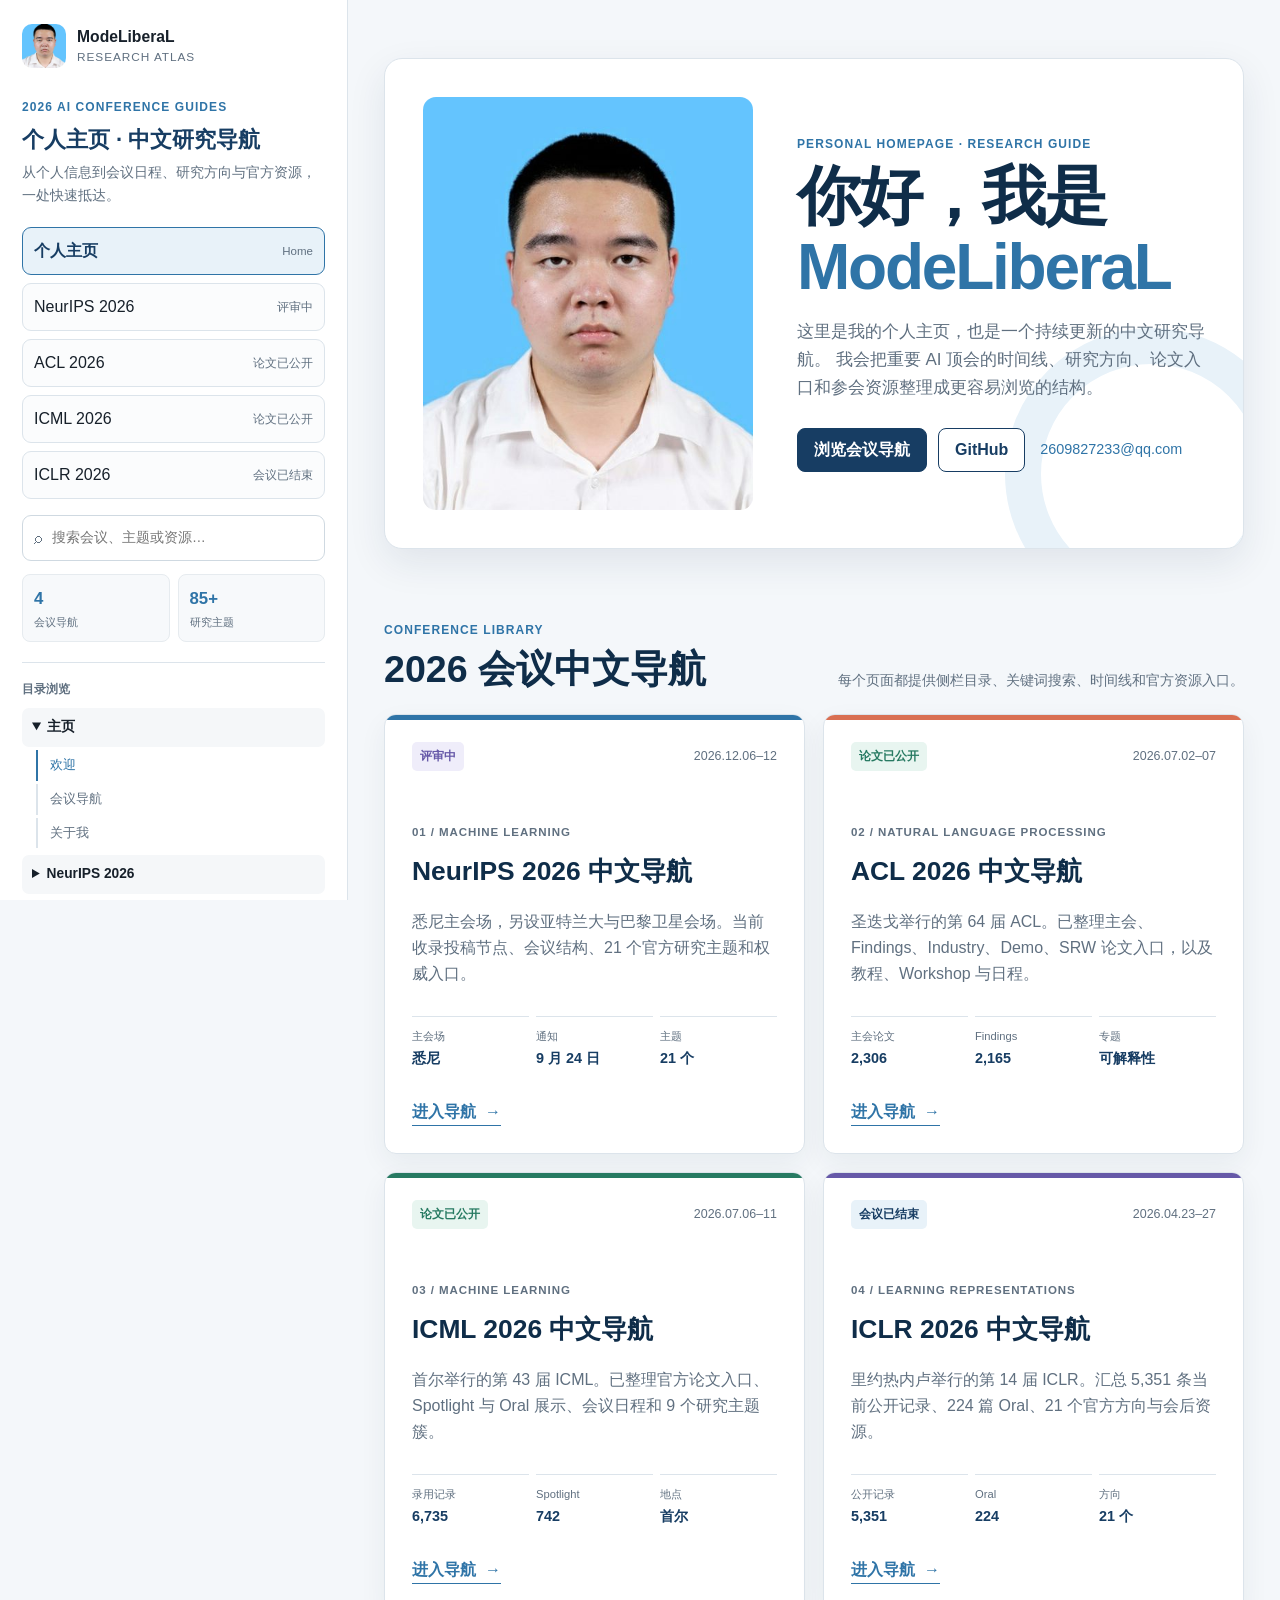
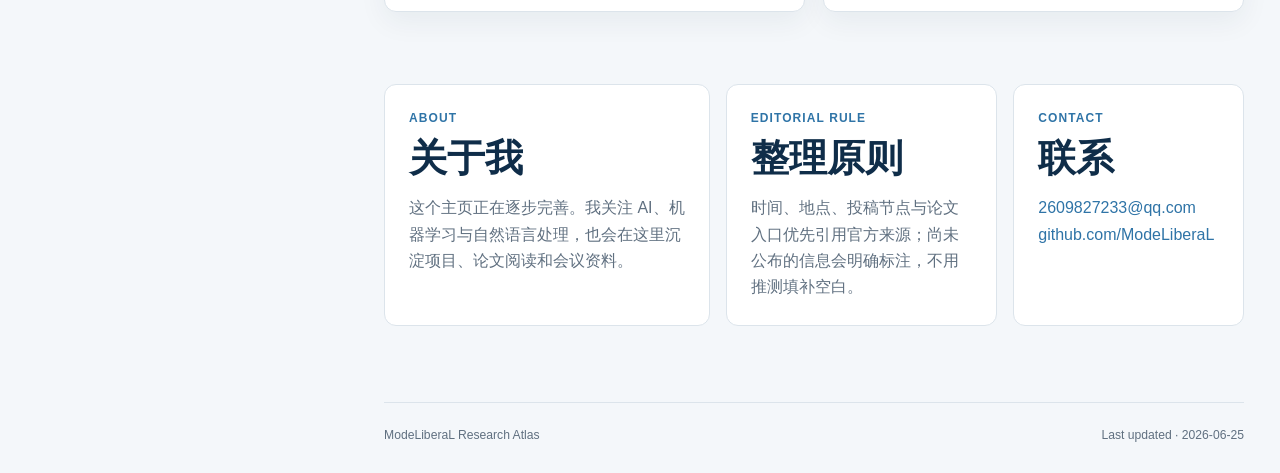
==== commit a7344bc5: "Add full ICML and ICLR paper directories" ====
--- a/index.html
+++ b/index.html
@@ -199,9 +199,9 @@
               </div>
               <p class="card-index">04 / LEARNING REPRESENTATIONS</p>
               <h3>ICLR 2026 中文导航</h3>
-              <p>里约热内卢举行的第 14 届 ICLR。汇总 5,352 篇录用论文、224 篇 Oral、21 个官方方向与会后资源。</p>
-              <dl class="mini-facts">
-                <div><dt>录用论文</dt><dd>5,352</dd></div>
+              <p>里约热内卢举行的第 14 届 ICLR。汇总 5,351 条当前公开记录、224 篇 Oral、21 个官方方向与会后资源。</p>
+              <dl class="mini-facts">
+                <div><dt>公开记录</dt><dd>5,351</dd></div>
                 <div><dt>Oral</dt><dd>224</dd></div>
                 <div><dt>方向</dt><dd>21 个</dd></div>
               </dl>
--- a/styles.css
+++ b/styles.css
@@ -881,6 +881,178 @@
   text-align: center;
 }
 
+.paper-browser-panel {
+  border: 1px solid var(--line);
+  border-radius: 14px;
+  padding: 20px;
+  background: var(--paper);
+  box-shadow: 0 10px 28px rgba(20, 48, 74, 0.05);
+}
+
+.catalog-toolbar {
+  display: grid;
+  grid-template-columns: minmax(260px, 1.5fr) minmax(170px, 0.8fr) minmax(160px, 0.7fr);
+  gap: 10px;
+}
+
+.catalog-control {
+  display: grid;
+  gap: 5px;
+}
+
+.catalog-control span {
+  color: var(--muted);
+  font-size: 0.72rem;
+  font-weight: 700;
+}
+
+.catalog-control input,
+.catalog-control select {
+  width: 100%;
+  min-height: 44px;
+  border: 1px solid #cfd9e1;
+  border-radius: 8px;
+  padding: 0 11px;
+  background: #fff;
+  color: var(--ink);
+  outline: 0;
+}
+
+.catalog-control input:focus,
+.catalog-control select:focus {
+  border-color: var(--blue);
+  box-shadow: 0 0 0 3px rgba(47, 116, 167, 0.12);
+}
+
+.catalog-summary {
+  display: flex;
+  align-items: center;
+  justify-content: space-between;
+  gap: 20px;
+  margin: 16px 0;
+  border-top: 1px solid var(--line);
+  border-bottom: 1px solid var(--line);
+  padding: 12px 0;
+  color: var(--muted);
+  font-size: 0.82rem;
+}
+
+.catalog-summary strong {
+  color: var(--blue);
+  font-size: 1.2rem;
+}
+
+.catalog-paper-list {
+  display: grid;
+  grid-template-columns: repeat(2, minmax(0, 1fr));
+  gap: 11px;
+}
+
+.catalog-paper-card {
+  display: flex;
+  min-height: 230px;
+  flex-direction: column;
+  border: 1px solid var(--line);
+  border-radius: 10px;
+  padding: 17px;
+  background: #fbfcfd;
+}
+
+.catalog-badges {
+  display: flex;
+  flex-wrap: wrap;
+  gap: 5px;
+}
+
+.catalog-badge {
+  border-radius: 5px;
+  padding: 3px 6px;
+  background: var(--green-soft);
+  color: var(--green);
+  font-size: 0.66rem;
+  font-weight: 750;
+}
+
+.catalog-badge.group {
+  background: var(--blue-soft);
+  color: var(--blue);
+}
+
+.catalog-badge.accent {
+  background: var(--violet-soft);
+  color: var(--violet);
+}
+
+.catalog-paper-card h3 {
+  margin: 12px 0 8px;
+  font-size: 1rem;
+  line-height: 1.45;
+}
+
+.catalog-paper-card h3 a {
+  color: var(--navy-deep);
+}
+
+.catalog-authors,
+.catalog-area,
+.catalog-keywords {
+  margin: 0;
+  color: var(--muted);
+  font-size: 0.76rem;
+}
+
+.catalog-authors {
+  display: -webkit-box;
+  overflow: hidden;
+  -webkit-box-orient: vertical;
+  -webkit-line-clamp: 2;
+}
+
+.catalog-area {
+  margin-top: 8px;
+  color: var(--blue);
+}
+
+.catalog-keywords {
+  margin-top: 8px;
+  color: #7d8791;
+}
+
+.catalog-actions {
+  display: flex;
+  flex-wrap: wrap;
+  gap: 12px;
+  margin-top: auto;
+  padding-top: 15px;
+}
+
+.catalog-actions a {
+  font-size: 0.76rem;
+  font-weight: 750;
+}
+
+.catalog-more {
+  display: block;
+  min-height: 44px;
+  margin: 18px auto 0;
+  border: 1px solid var(--navy);
+  border-radius: 8px;
+  padding: 0 17px;
+  background: var(--navy);
+  color: #fff;
+  font-weight: 720;
+  cursor: pointer;
+}
+
+.catalog-more:hover {
+  background: var(--blue);
+}
+
+.has-error .catalog-toolbar,
+.has-error .catalog-more {
+  display: none;
+}
+
 [hidden] {
   display: none !important;
 }
@@ -1054,6 +1226,17 @@
   .site-footer {
     display: grid;
   }
+
+  .catalog-toolbar,
+  .catalog-paper-list {
+    grid-template-columns: 1fr;
+  }
+
+  .catalog-summary {
+    align-items: flex-start;
+    flex-direction: column;
+    gap: 4px;
+  }
 }
 
 @media (prefers-reduced-motion: reduce) {
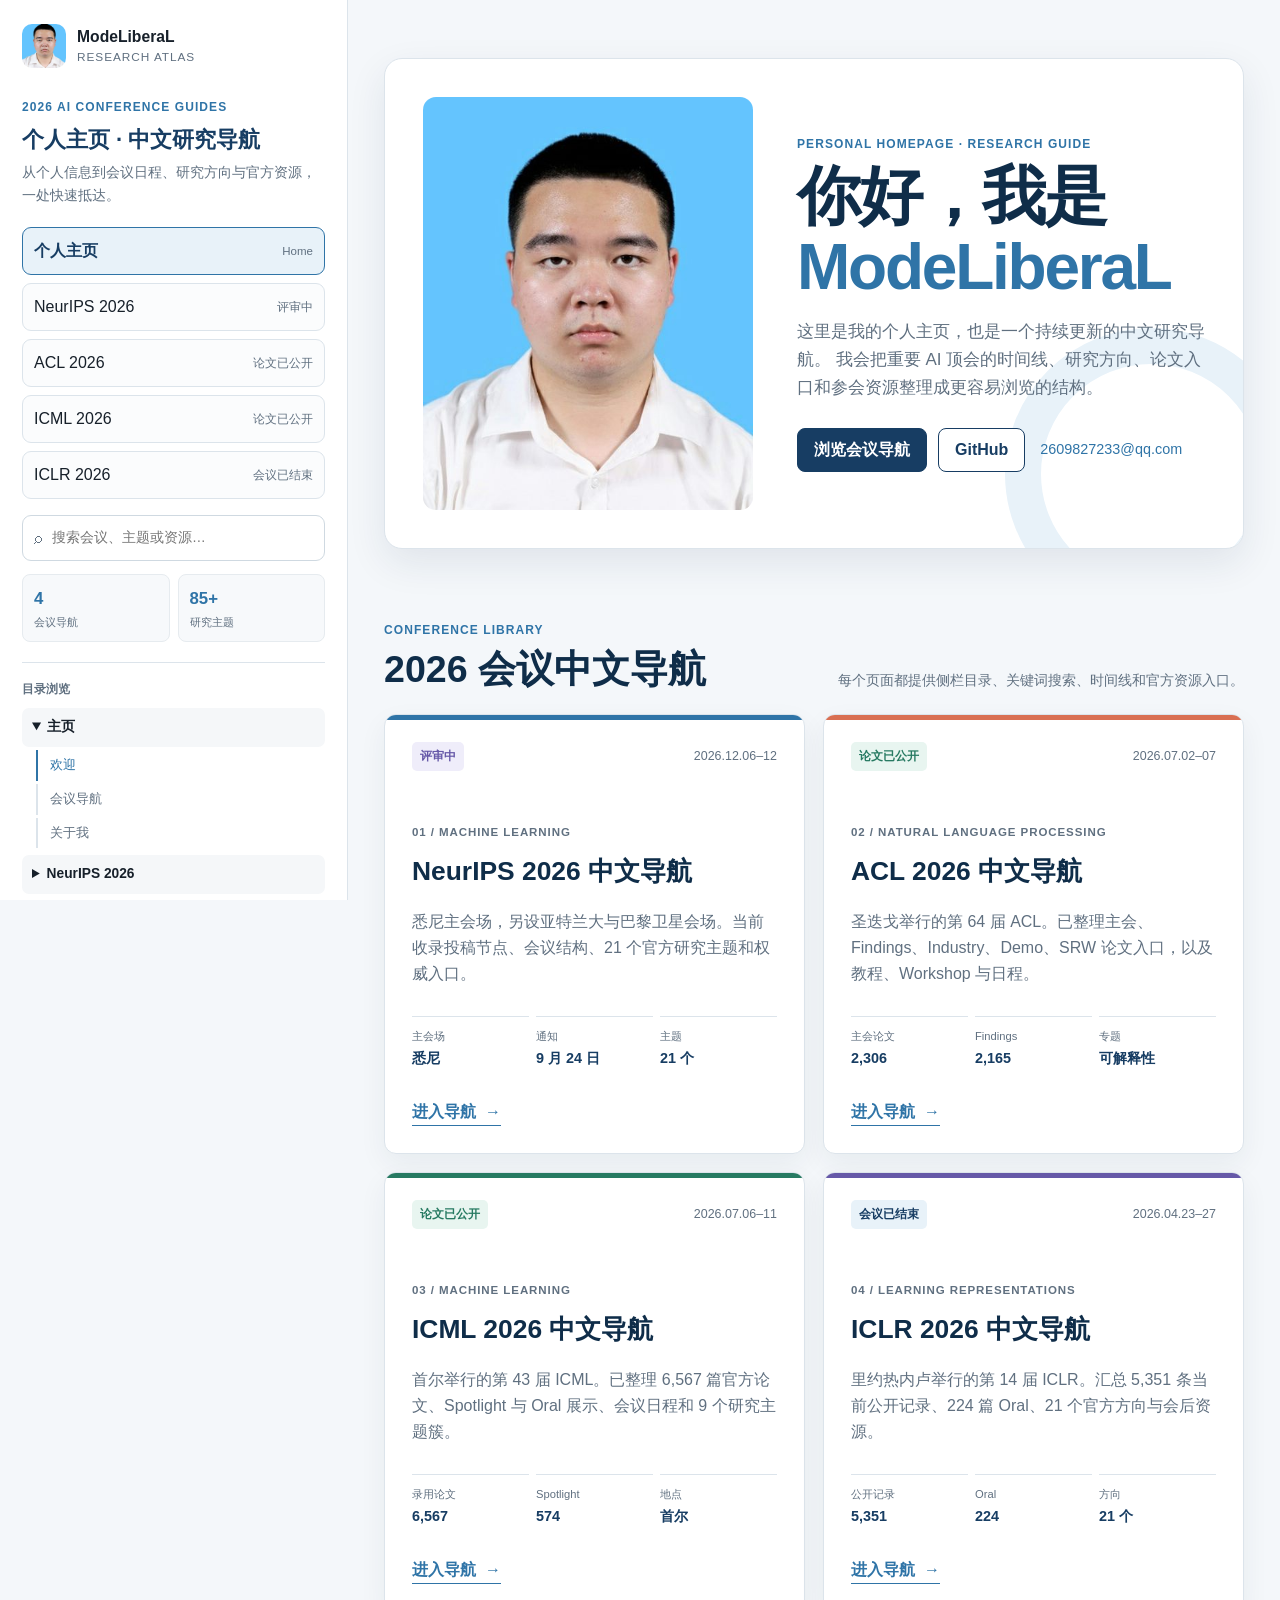
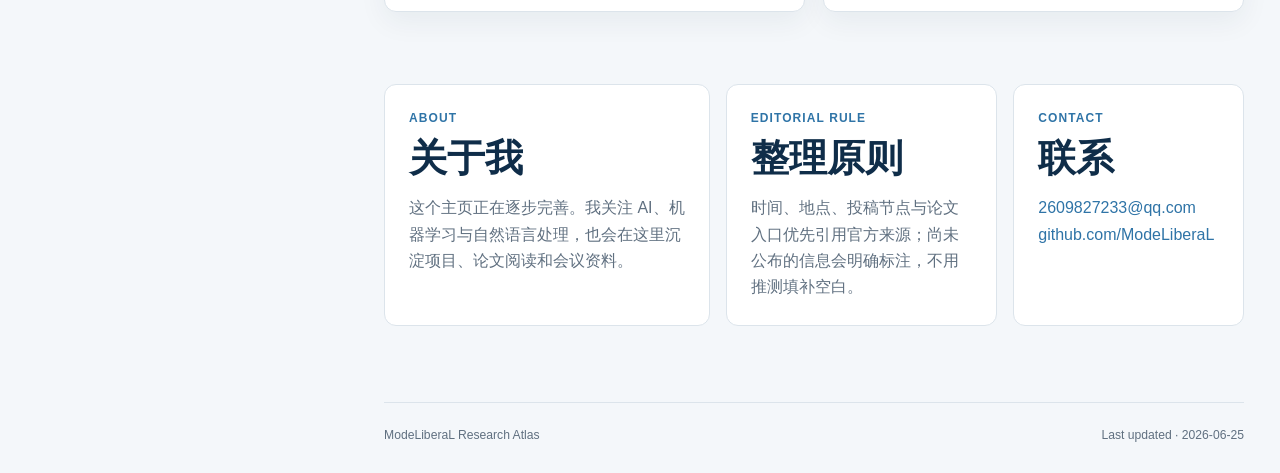
==== commit de290aa9: "Deduplicate ICML paper catalog" ====
--- a/index.html
+++ b/index.html
@@ -6,8 +6,8 @@
     <meta name="description" content="ModeLiberaL 的个人主页与 2026 AI 顶会中文导航">
     <meta name="theme-color" content="#173d63">
     <title>ModeLiberaL · 研究导航</title>
-    <link rel="stylesheet" href="styles.css">
-    <script src="script.js" defer></script>
+    <link rel="stylesheet" href="styles.css?v=20260625-2">
+    <script src="script.js?v=20260625-2" defer></script>
   </head>
   <body data-page="home">
     <button class="mobile-menu" type="button" aria-controls="sidebar" aria-expanded="false">
@@ -183,10 +183,10 @@
               </div>
               <p class="card-index">03 / MACHINE LEARNING</p>
               <h3>ICML 2026 中文导航</h3>
-              <p>首尔举行的第 43 届 ICML。已整理官方论文入口、Spotlight 与 Oral 展示、会议日程和 9 个研究主题簇。</p>
-              <dl class="mini-facts">
-                <div><dt>录用记录</dt><dd>6,735</dd></div>
-                <div><dt>Spotlight</dt><dd>742</dd></div>
+              <p>首尔举行的第 43 届 ICML。已整理 6,567 篇官方论文、Spotlight 与 Oral 展示、会议日程和 9 个研究主题簇。</p>
+              <dl class="mini-facts">
+                <div><dt>录用论文</dt><dd>6,567</dd></div>
+                <div><dt>Spotlight</dt><dd>574</dd></div>
                 <div><dt>地点</dt><dd>首尔</dd></div>
               </dl>
               <a class="card-link" href="icml-2026.html">进入导航 <span>→</span></a>
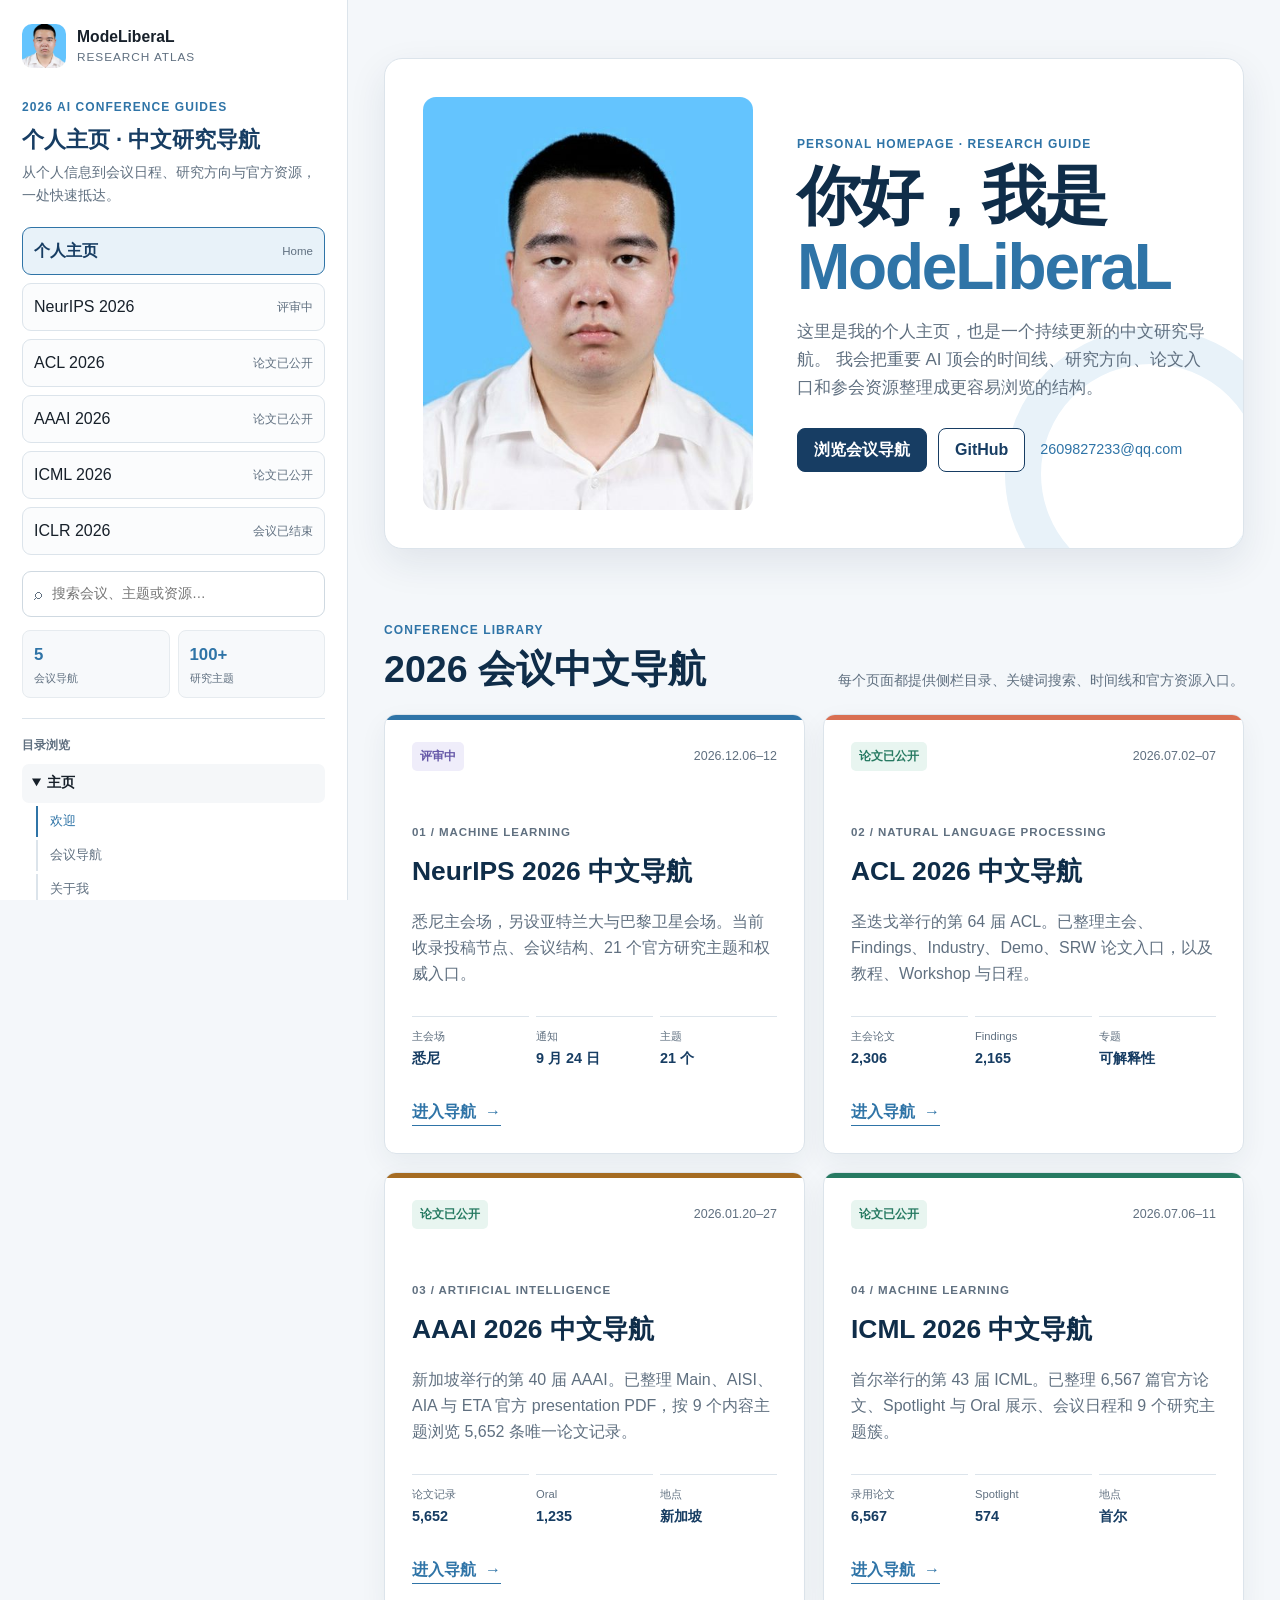
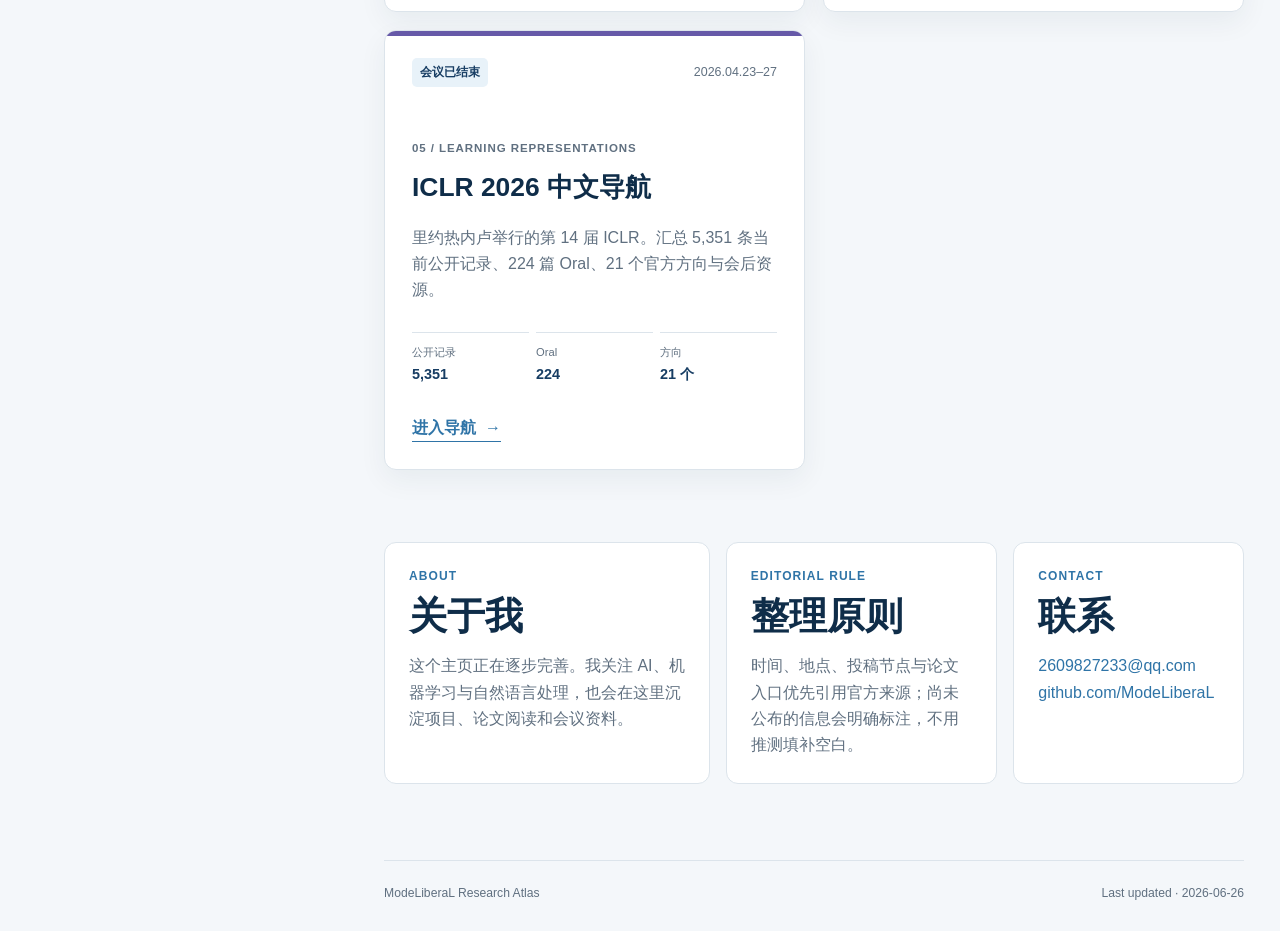
==== commit 890f6152: "Add AAAI guide and topic-based paper indexes" ====
--- a/index.html
+++ b/index.html
@@ -6,8 +6,8 @@
     <meta name="description" content="ModeLiberaL 的个人主页与 2026 AI 顶会中文导航">
     <meta name="theme-color" content="#173d63">
     <title>ModeLiberaL · 研究导航</title>
-    <link rel="stylesheet" href="styles.css?v=20260625-2">
-    <script src="script.js?v=20260625-2" defer></script>
+    <link rel="stylesheet" href="styles.css?v=20260626-1">
+    <script src="script.js?v=20260626-2" defer></script>
   </head>
   <body data-page="home">
     <button class="mobile-menu" type="button" aria-controls="sidebar" aria-expanded="false">
@@ -47,6 +47,10 @@
             <span>ACL 2026</span>
             <small>论文已公开</small>
           </a>
+          <a href="aaai-2026.html">
+            <span>AAAI 2026</span>
+            <small>论文已公开</small>
+          </a>
           <a href="icml-2026.html">
             <span>ICML 2026</span>
             <small>论文已公开</small>
@@ -65,11 +69,11 @@
 
         <div class="sidebar-stats" aria-label="站点统计">
           <div>
-            <strong>4</strong>
+            <strong>5</strong>
             <span>会议导航</span>
           </div>
           <div>
-            <strong>85+</strong>
+            <strong>100+</strong>
             <span>研究主题</span>
           </div>
         </div>
@@ -95,6 +99,12 @@
             <a href="acl-2026.html#topics">研究方向</a>
           </details>
           <details>
+            <summary>AAAI 2026</summary>
+            <a href="aaai-2026.html#papers">论文索引</a>
+            <a href="aaai-2026.html#paper-browser">全量论文目录</a>
+            <a href="aaai-2026.html#topics">研究方向</a>
+          </details>
+          <details>
             <summary>ICML 2026</summary>
             <a href="icml-2026.html#papers">论文索引</a>
             <a href="icml-2026.html#program">大会日程</a>
@@ -110,7 +120,7 @@
 
         <p class="sidebar-note">
           内容仅整理自会议官方页面，不复用参考站的跳转链接。<br>
-          更新日期：2026-06-25
+          更新日期：2026-06-26
         </p>
       </aside>
 
@@ -176,12 +186,28 @@
               <a class="card-link" href="acl-2026.html">进入导航 <span>→</span></a>
             </article>
 
+            <article class="conference-card aaai-card" data-search-card data-search="AAAI 2026 人工智能 新加坡 论文 Main AISI AIA ETA 机器学习 视觉 语言模型">
+              <div class="card-topline">
+                <span class="status live">论文已公开</span>
+                <span>2026.01.20–27</span>
+              </div>
+              <p class="card-index">03 / ARTIFICIAL INTELLIGENCE</p>
+              <h3>AAAI 2026 中文导航</h3>
+              <p>新加坡举行的第 40 届 AAAI。已整理 Main、AISI、AIA 与 ETA 官方 presentation PDF，按 9 个内容主题浏览 5,652 条唯一论文记录。</p>
+              <dl class="mini-facts">
+                <div><dt>论文记录</dt><dd>5,652</dd></div>
+                <div><dt>Oral</dt><dd>1,235</dd></div>
+                <div><dt>地点</dt><dd>新加坡</dd></div>
+              </dl>
+              <a class="card-link" href="aaai-2026.html">进入导航 <span>→</span></a>
+            </article>
+
             <article class="conference-card icml-card" data-search-card data-search="ICML 2026 国际机器学习大会 首尔 Seoul 论文 Spotlight Oral 深度学习">
               <div class="card-topline">
                 <span class="status live">论文已公开</span>
                 <span>2026.07.06–11</span>
               </div>
-              <p class="card-index">03 / MACHINE LEARNING</p>
+              <p class="card-index">04 / MACHINE LEARNING</p>
               <h3>ICML 2026 中文导航</h3>
               <p>首尔举行的第 43 届 ICML。已整理 6,567 篇官方论文、Spotlight 与 Oral 展示、会议日程和 9 个研究主题簇。</p>
               <dl class="mini-facts">
@@ -197,7 +223,7 @@
                 <span class="status archive">会议已结束</span>
                 <span>2026.04.23–27</span>
               </div>
-              <p class="card-index">04 / LEARNING REPRESENTATIONS</p>
+              <p class="card-index">05 / LEARNING REPRESENTATIONS</p>
               <h3>ICLR 2026 中文导航</h3>
               <p>里约热内卢举行的第 14 届 ICLR。汇总 5,351 条当前公开记录、224 篇 Oral、21 个官方方向与会后资源。</p>
               <dl class="mini-facts">
@@ -231,7 +257,7 @@
 
         <footer class="site-footer">
           <span>ModeLiberaL Research Atlas</span>
-          <span>Last updated · 2026-06-25</span>
+          <span>Last updated · 2026-06-26</span>
         </footer>
       </main>
     </div>
--- a/styles.css
+++ b/styles.css
@@ -8,6 +8,8 @@
   --coral-soft: #fff0eb;
   --green: #277a62;
   --green-soft: #e8f5f0;
+  --amber: #a56b22;
+  --amber-soft: #fff4df;
   --violet: #6659a8;
   --violet-soft: #efedfa;
   --ink: #17202a;
@@ -483,6 +485,10 @@
 
 .conference-card.acl-card::before {
   background: var(--coral);
+}
+
+.conference-card.aaai-card::before {
+  background: var(--amber);
 }
 
 .conference-card.icml-card::before {
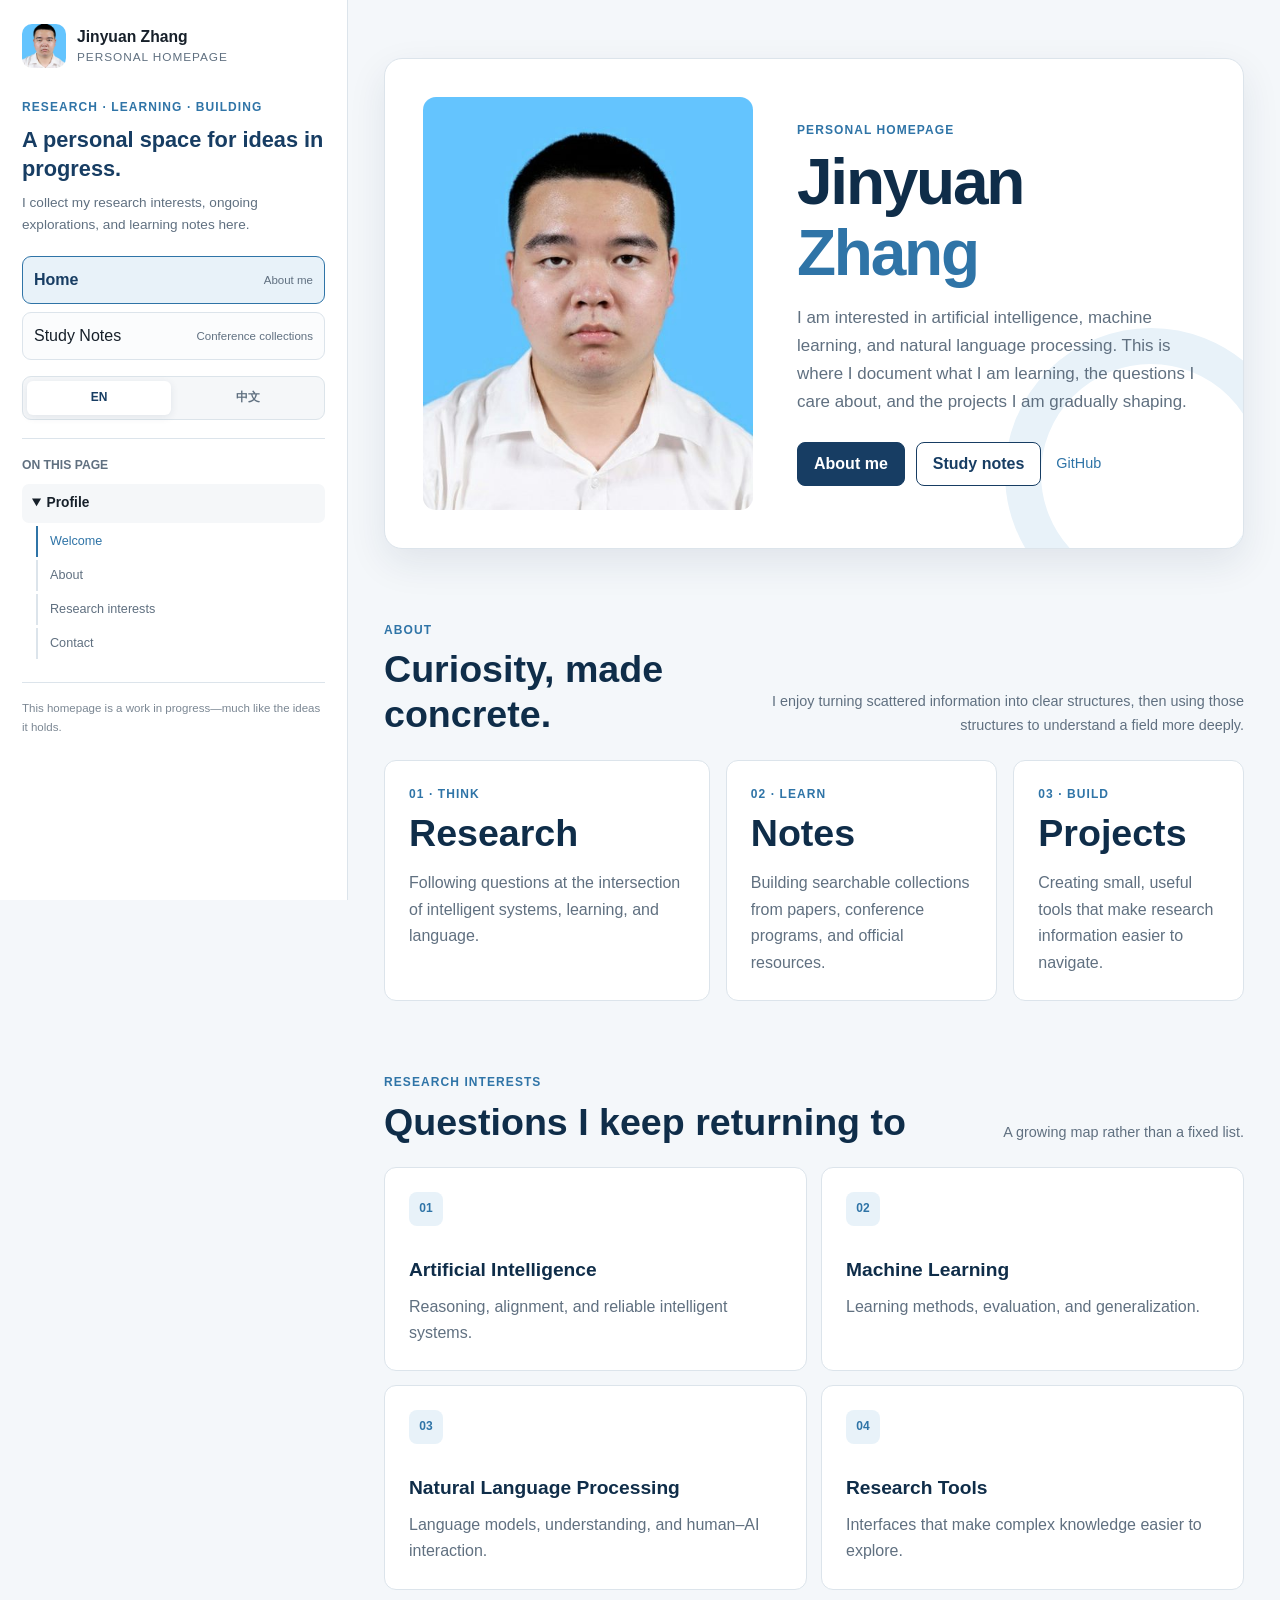
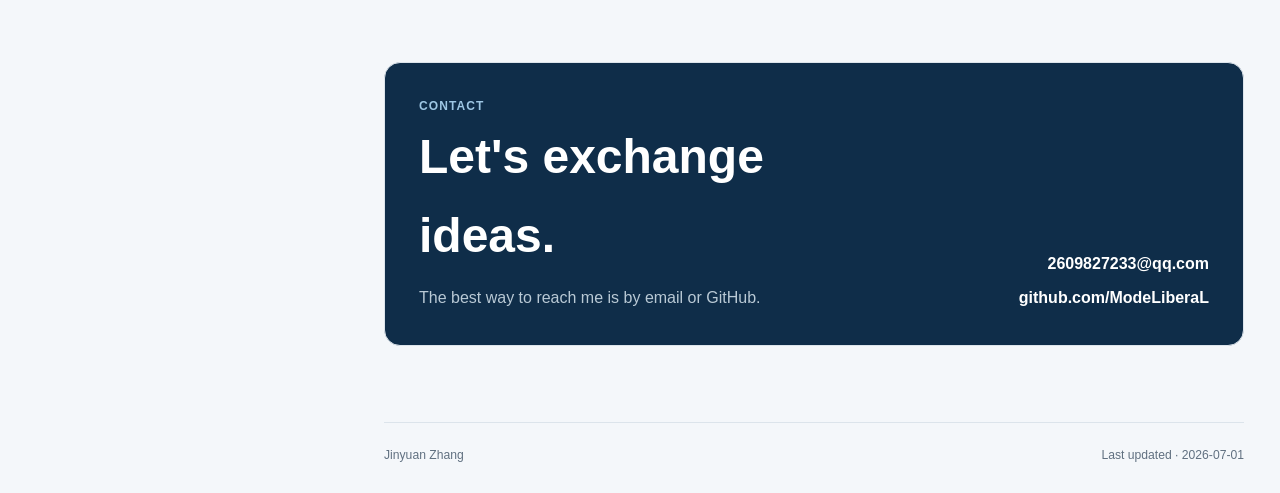
==== commit 5bbf352f: "Redesign homepage and move conference guides to notes" ====
--- a/index.html
+++ b/index.html
@@ -1,263 +1,141 @@
 <!doctype html>
-<html lang="zh-CN">
+<html lang="en">
   <head>
     <meta charset="utf-8">
     <meta name="viewport" content="width=device-width, initial-scale=1">
-    <meta name="description" content="ModeLiberaL 的个人主页与 2026 AI 顶会中文导航">
+    <meta name="description" content="Jinyuan Zhang's personal homepage, research interests, and learning notes.">
     <meta name="theme-color" content="#173d63">
-    <title>ModeLiberaL · 研究导航</title>
-    <link rel="stylesheet" href="styles.css?v=20260626-1">
-    <script src="script.js?v=20260626-2" defer></script>
+    <title>Jinyuan Zhang · Personal Homepage</title>
+    <link rel="stylesheet" href="styles.css?v=20260701-1">
+    <script src="script.js?v=20260701-1" defer></script>
   </head>
-  <body data-page="home">
+  <body data-page="home" data-title-en="Jinyuan Zhang · Personal Homepage" data-title-zh="Jinyuan Zhang · 个人主页">
     <button class="mobile-menu" type="button" aria-controls="sidebar" aria-expanded="false">
       <span aria-hidden="true">☰</span>
-      <span>导航</span>
+      <span data-i18n data-en="Menu" data-zh="导航">Menu</span>
     </button>
 
     <div class="shell">
-      <aside class="sidebar" id="sidebar" aria-label="站点导航">
+      <aside class="sidebar" id="sidebar" aria-label="Site navigation">
         <div class="sidebar-head">
           <a class="brand" href="index.html">
             <img src="assets/profile.jpg" alt="">
-            <span>
-              <strong>ModeLiberaL</strong>
-              <small>Research Atlas</small>
-            </span>
+            <span><strong>Jinyuan Zhang</strong><small>Personal Homepage</small></span>
           </a>
-          <button class="sidebar-close" type="button" aria-label="关闭导航">×</button>
+          <button class="sidebar-close" type="button" aria-label="Close navigation">×</button>
         </div>
 
         <div class="sidebar-title">
-          <p class="kicker">2026 AI Conference Guides</p>
-          <h1>个人主页 · 中文研究导航</h1>
-          <p>从个人信息到会议日程、研究方向与官方资源，一处快速抵达。</p>
+          <p class="kicker">Research · Learning · Building</p>
+          <h1 data-i18n data-en="A personal space for ideas in progress." data-zh="记录思考、学习与创造的个人空间。">A personal space for ideas in progress.</h1>
+          <p data-i18n data-en="I collect my research interests, ongoing explorations, and learning notes here." data-zh="这里收录我的研究兴趣、持续探索和学习笔记。">I collect my research interests, ongoing explorations, and learning notes here.</p>
         </div>
 
-        <nav class="guide-switcher" aria-label="页面切换">
+        <nav class="guide-switcher" aria-label="Primary navigation">
           <a class="is-active" href="index.html">
-            <span>个人主页</span>
-            <small>Home</small>
+            <span data-i18n data-en="Home" data-zh="个人主页">Home</span>
+            <small data-i18n data-en="About me" data-zh="关于我">About me</small>
           </a>
-          <a href="neurips-2026.html">
-            <span>NeurIPS 2026</span>
-            <small>评审中</small>
-          </a>
-          <a href="acl-2026.html">
-            <span>ACL 2026</span>
-            <small>论文已公开</small>
-          </a>
-          <a href="aaai-2026.html">
-            <span>AAAI 2026</span>
-            <small>论文已公开</small>
-          </a>
-          <a href="icml-2026.html">
-            <span>ICML 2026</span>
-            <small>论文已公开</small>
-          </a>
-          <a href="iclr-2026.html">
-            <span>ICLR 2026</span>
-            <small>会议已结束</small>
+          <a href="notes.html">
+            <span data-i18n data-en="Study Notes" data-zh="学习笔记">Study Notes</span>
+            <small data-i18n data-en="Conference collections" data-zh="会议资料整理">Conference collections</small>
           </a>
         </nav>
 
-        <label class="search-box">
-          <span aria-hidden="true">⌕</span>
-          <span class="sr-only">搜索本站内容</span>
-          <input type="search" data-guide-search placeholder="搜索会议、主题或资源…">
-        </label>
-
-        <div class="sidebar-stats" aria-label="站点统计">
-          <div>
-            <strong>5</strong>
-            <span>会议导航</span>
-          </div>
-          <div>
-            <strong>100+</strong>
-            <span>研究主题</span>
-          </div>
+        <div class="language-switcher" role="group" aria-label="Language">
+          <button type="button" data-language="en" aria-pressed="true">EN</button>
+          <button type="button" data-language="zh" aria-pressed="false">中文</button>
         </div>
 
         <div class="directory">
-          <p class="directory-label">目录浏览</p>
+          <p class="directory-label" data-i18n data-en="ON THIS PAGE" data-zh="本页目录">ON THIS PAGE</p>
           <details open>
-            <summary>主页</summary>
-            <a href="#welcome">欢迎</a>
-            <a href="#guides">会议导航</a>
-            <a href="#about">关于我</a>
-          </details>
-          <details>
-            <summary>NeurIPS 2026</summary>
-            <a href="neurips-2026.html#status">当前状态</a>
-            <a href="neurips-2026.html#timeline">关键日期</a>
-            <a href="neurips-2026.html#topics">研究方向</a>
-          </details>
-          <details>
-            <summary>ACL 2026</summary>
-            <a href="acl-2026.html#papers">论文索引</a>
-            <a href="acl-2026.html#program">大会日程</a>
-            <a href="acl-2026.html#topics">研究方向</a>
-          </details>
-          <details>
-            <summary>AAAI 2026</summary>
-            <a href="aaai-2026.html#papers">论文索引</a>
-            <a href="aaai-2026.html#paper-browser">全量论文目录</a>
-            <a href="aaai-2026.html#topics">研究方向</a>
-          </details>
-          <details>
-            <summary>ICML 2026</summary>
-            <a href="icml-2026.html#papers">论文索引</a>
-            <a href="icml-2026.html#program">大会日程</a>
-            <a href="icml-2026.html#topics">研究方向</a>
-          </details>
-          <details>
-            <summary>ICLR 2026</summary>
-            <a href="iclr-2026.html#papers">论文索引</a>
-            <a href="iclr-2026.html#program">大会回顾</a>
-            <a href="iclr-2026.html#topics">研究方向</a>
+            <summary data-i18n data-en="Profile" data-zh="个人信息">Profile</summary>
+            <a href="#welcome" data-i18n data-en="Welcome" data-zh="欢迎">Welcome</a>
+            <a href="#about" data-i18n data-en="About" data-zh="关于我">About</a>
+            <a href="#interests" data-i18n data-en="Research interests" data-zh="研究兴趣">Research interests</a>
+            <a href="#contact" data-i18n data-en="Contact" data-zh="联系我">Contact</a>
           </details>
         </div>
 
-        <p class="sidebar-note">
-          内容仅整理自会议官方页面，不复用参考站的跳转链接。<br>
-          更新日期：2026-06-26
-        </p>
+        <p class="sidebar-note" data-i18n data-en="This homepage is a work in progress—much like the ideas it holds." data-zh="这个主页会和这里的想法一样，持续生长与更新。">This homepage is a work in progress—much like the ideas it holds.</p>
       </aside>
 
       <main class="main" data-search-root>
-        <section class="home-hero" id="welcome" data-search-card data-search="ModeLiberaL 个人主页 GitHub 研究导航">
+        <section class="home-hero" id="welcome">
           <div class="home-portrait">
-            <img src="assets/profile.jpg" alt="ModeLiberaL 的个人头像">
+            <img src="assets/profile.jpg" alt="Portrait of Jinyuan Zhang">
           </div>
           <div class="home-copy">
-            <p class="eyebrow">Personal Homepage · Research Guide</p>
-            <h2>你好，我是 <span>ModeLiberaL</span></h2>
-            <p class="hero-lead">
-              这里是我的个人主页，也是一个持续更新的中文研究导航。
-              我会把重要 AI 顶会的时间线、研究方向、论文入口和参会资源整理成更容易浏览的结构。
-            </p>
+            <p class="eyebrow" data-i18n data-en="Personal Homepage" data-zh="个人主页">Personal Homepage</p>
+            <h2>Jinyuan <span>Zhang</span></h2>
+            <p class="hero-lead" data-i18n data-en="I am interested in artificial intelligence, machine learning, and natural language processing. This is where I document what I am learning, the questions I care about, and the projects I am gradually shaping." data-zh="我关注人工智能、机器学习与自然语言处理。这里记录我正在学习的内容、真正关心的问题，以及逐步成形的项目。">I am interested in artificial intelligence, machine learning, and natural language processing. This is where I document what I am learning, the questions I care about, and the projects I am gradually shaping.</p>
             <div class="hero-actions">
-              <a class="button primary" href="#guides">浏览会议导航</a>
-              <a class="button secondary" href="https://github.com/ModeLiberaL" target="_blank" rel="noreferrer">GitHub</a>
-              <a class="text-link" href="mailto:2609827233@qq.com">2609827233@qq.com</a>
+              <a class="button primary" href="#about" data-i18n data-en="About me" data-zh="了解我">About me</a>
+              <a class="button secondary" href="notes.html" data-i18n data-en="Study notes" data-zh="学习笔记">Study notes</a>
+              <a class="text-link" href="https://github.com/ModeLiberaL" target="_blank" rel="noreferrer">GitHub</a>
             </div>
           </div>
         </section>
 
-        <section class="section-block" id="guides">
+        <section class="section-block profile-section" id="about">
           <div class="section-heading">
             <div>
-              <p class="eyebrow">Conference Library</p>
-              <h2>2026 会议中文导航</h2>
+              <p class="eyebrow" data-i18n data-en="About" data-zh="关于我">About</p>
+              <h2 data-i18n data-en="Curiosity, made concrete." data-zh="让好奇心落到实处。">Curiosity, made concrete.</h2>
             </div>
-            <p>每个页面都提供侧栏目录、关键词搜索、时间线和官方资源入口。</p>
+            <p data-i18n data-en="I enjoy turning scattered information into clear structures, then using those structures to understand a field more deeply." data-zh="我喜欢把分散的信息整理成清晰的结构，再借此更深入地理解一个领域。">I enjoy turning scattered information into clear structures, then using those structures to understand a field more deeply.</p>
           </div>
-
-          <div class="conference-grid">
-            <article class="conference-card neurips-card" data-search-card data-search="NeurIPS 2026 神经信息处理系统 悉尼 机器学习 深度学习 强化学习">
-              <div class="card-topline">
-                <span class="status review">评审中</span>
-                <span>2026.12.06–12</span>
-              </div>
-              <p class="card-index">01 / MACHINE LEARNING</p>
-              <h3>NeurIPS 2026 中文导航</h3>
-              <p>悉尼主会场，另设亚特兰大与巴黎卫星会场。当前收录投稿节点、会议结构、21 个官方研究主题和权威入口。</p>
-              <dl class="mini-facts">
-                <div><dt>主会场</dt><dd>悉尼</dd></div>
-                <div><dt>通知</dt><dd>9 月 24 日</dd></div>
-                <div><dt>主题</dt><dd>21 个</dd></div>
-              </dl>
-              <a class="card-link" href="neurips-2026.html">进入导航 <span>→</span></a>
+          <div class="about-grid">
+            <article>
+              <p class="eyebrow">01 · THINK</p>
+              <h2 data-i18n data-en="Research" data-zh="研究">Research</h2>
+              <p data-i18n data-en="Following questions at the intersection of intelligent systems, learning, and language." data-zh="关注智能系统、机器学习与语言交叉地带的问题。">Following questions at the intersection of intelligent systems, learning, and language.</p>
             </article>
-
-            <article class="conference-card acl-card" data-search-card data-search="ACL 2026 计算语言学 自然语言处理 圣迭戈 论文 Findings LLM">
-              <div class="card-topline">
-                <span class="status live">论文已公开</span>
-                <span>2026.07.02–07</span>
-              </div>
-              <p class="card-index">02 / NATURAL LANGUAGE PROCESSING</p>
-              <h3>ACL 2026 中文导航</h3>
-              <p>圣迭戈举行的第 64 届 ACL。已整理主会、Findings、Industry、Demo、SRW 论文入口，以及教程、Workshop 与日程。</p>
-              <dl class="mini-facts">
-                <div><dt>主会论文</dt><dd>2,306</dd></div>
-                <div><dt>Findings</dt><dd>2,165</dd></div>
-                <div><dt>专题</dt><dd>可解释性</dd></div>
-              </dl>
-              <a class="card-link" href="acl-2026.html">进入导航 <span>→</span></a>
+            <article>
+              <p class="eyebrow">02 · LEARN</p>
+              <h2 data-i18n data-en="Notes" data-zh="笔记">Notes</h2>
+              <p data-i18n data-en="Building searchable collections from papers, conference programs, and official resources." data-zh="将论文、会议议程与官方资源整理成可检索的学习资料。">Building searchable collections from papers, conference programs, and official resources.</p>
             </article>
-
-            <article class="conference-card aaai-card" data-search-card data-search="AAAI 2026 人工智能 新加坡 论文 Main AISI AIA ETA 机器学习 视觉 语言模型">
-              <div class="card-topline">
-                <span class="status live">论文已公开</span>
-                <span>2026.01.20–27</span>
-              </div>
-              <p class="card-index">03 / ARTIFICIAL INTELLIGENCE</p>
-              <h3>AAAI 2026 中文导航</h3>
-              <p>新加坡举行的第 40 届 AAAI。已整理 Main、AISI、AIA 与 ETA 官方 presentation PDF，按 9 个内容主题浏览 5,652 条唯一论文记录。</p>
-              <dl class="mini-facts">
-                <div><dt>论文记录</dt><dd>5,652</dd></div>
-                <div><dt>Oral</dt><dd>1,235</dd></div>
-                <div><dt>地点</dt><dd>新加坡</dd></div>
-              </dl>
-              <a class="card-link" href="aaai-2026.html">进入导航 <span>→</span></a>
-            </article>
-
-            <article class="conference-card icml-card" data-search-card data-search="ICML 2026 国际机器学习大会 首尔 Seoul 论文 Spotlight Oral 深度学习">
-              <div class="card-topline">
-                <span class="status live">论文已公开</span>
-                <span>2026.07.06–11</span>
-              </div>
-              <p class="card-index">04 / MACHINE LEARNING</p>
-              <h3>ICML 2026 中文导航</h3>
-              <p>首尔举行的第 43 届 ICML。已整理 6,567 篇官方论文、Spotlight 与 Oral 展示、会议日程和 9 个研究主题簇。</p>
-              <dl class="mini-facts">
-                <div><dt>录用论文</dt><dd>6,567</dd></div>
-                <div><dt>Spotlight</dt><dd>574</dd></div>
-                <div><dt>地点</dt><dd>首尔</dd></div>
-              </dl>
-              <a class="card-link" href="icml-2026.html">进入导航 <span>→</span></a>
-            </article>
-
-            <article class="conference-card iclr-card" data-search-card data-search="ICLR 2026 国际学习表征大会 里约热内卢 Rio 论文 Oral Poster 表征学习">
-              <div class="card-topline">
-                <span class="status archive">会议已结束</span>
-                <span>2026.04.23–27</span>
-              </div>
-              <p class="card-index">05 / LEARNING REPRESENTATIONS</p>
-              <h3>ICLR 2026 中文导航</h3>
-              <p>里约热内卢举行的第 14 届 ICLR。汇总 5,351 条当前公开记录、224 篇 Oral、21 个官方方向与会后资源。</p>
-              <dl class="mini-facts">
-                <div><dt>公开记录</dt><dd>5,351</dd></div>
-                <div><dt>Oral</dt><dd>224</dd></div>
-                <div><dt>方向</dt><dd>21 个</dd></div>
-              </dl>
-              <a class="card-link" href="iclr-2026.html">进入导航 <span>→</span></a>
+            <article>
+              <p class="eyebrow">03 · BUILD</p>
+              <h2 data-i18n data-en="Projects" data-zh="项目">Projects</h2>
+              <p data-i18n data-en="Creating small, useful tools that make research information easier to navigate." data-zh="制作小而实用的工具，让研究信息更容易浏览与使用。">Creating small, useful tools that make research information easier to navigate.</p>
             </article>
           </div>
-          <p class="empty-state" data-search-empty hidden>没有找到匹配内容，请换一个关键词。</p>
         </section>
 
-        <section class="section-block about-grid" id="about">
-          <article data-search-card data-search="关于我 研究兴趣 项目 学习记录">
-            <p class="eyebrow">About</p>
-            <h2>关于我</h2>
-            <p>这个主页正在逐步完善。我关注 AI、机器学习与自然语言处理，也会在这里沉淀项目、论文阅读和会议资料。</p>
-          </article>
-          <article data-search-card data-search="内容原则 官方来源 中文索引 更新">
-            <p class="eyebrow">Editorial Rule</p>
-            <h2>整理原则</h2>
-            <p>时间、地点、投稿节点与论文入口优先引用官方来源；尚未公布的信息会明确标注，不用推测填补空白。</p>
-          </article>
-          <article data-search-card data-search="联系 Email GitHub">
-            <p class="eyebrow">Contact</p>
-            <h2>联系</h2>
-            <p><a href="mailto:2609827233@qq.com">2609827233@qq.com</a><br><a href="https://github.com/ModeLiberaL" target="_blank" rel="noreferrer">github.com/ModeLiberaL</a></p>
-          </article>
+        <section class="section-block" id="interests">
+          <div class="section-heading">
+            <div>
+              <p class="eyebrow" data-i18n data-en="Research Interests" data-zh="研究兴趣">Research Interests</p>
+              <h2 data-i18n data-en="Questions I keep returning to" data-zh="反复吸引我的问题">Questions I keep returning to</h2>
+            </div>
+            <p data-i18n data-en="A growing map rather than a fixed list." data-zh="这是一张持续生长的地图，而不是固定不变的清单。">A growing map rather than a fixed list.</p>
+          </div>
+          <div class="interest-grid">
+            <article class="interest-card"><span>01</span><h3 data-i18n data-en="Artificial Intelligence" data-zh="人工智能">Artificial Intelligence</h3><p data-i18n data-en="Reasoning, alignment, and reliable intelligent systems." data-zh="推理、对齐与可靠的智能系统。">Reasoning, alignment, and reliable intelligent systems.</p></article>
+            <article class="interest-card"><span>02</span><h3 data-i18n data-en="Machine Learning" data-zh="机器学习">Machine Learning</h3><p data-i18n data-en="Learning methods, evaluation, and generalization." data-zh="学习方法、评估与泛化。">Learning methods, evaluation, and generalization.</p></article>
+            <article class="interest-card"><span>03</span><h3 data-i18n data-en="Natural Language Processing" data-zh="自然语言处理">Natural Language Processing</h3><p data-i18n data-en="Language models, understanding, and human–AI interaction." data-zh="语言模型、语言理解与人机交互。">Language models, understanding, and human–AI interaction.</p></article>
+            <article class="interest-card"><span>04</span><h3 data-i18n data-en="Research Tools" data-zh="科研工具">Research Tools</h3><p data-i18n data-en="Interfaces that make complex knowledge easier to explore." data-zh="让复杂知识更易探索的交互工具。">Interfaces that make complex knowledge easier to explore.</p></article>
+          </div>
+        </section>
+
+        <section class="section-block contact-panel" id="contact">
+          <div>
+            <p class="eyebrow" data-i18n data-en="Contact" data-zh="联系我">Contact</p>
+            <h2 data-i18n data-en="Let's exchange ideas." data-zh="欢迎交流想法。">Let's exchange ideas.</h2>
+            <p data-i18n data-en="The best way to reach me is by email or GitHub." data-zh="可以通过邮件或 GitHub 联系我。">The best way to reach me is by email or GitHub.</p>
+          </div>
+          <div class="contact-links">
+            <a href="mailto:2609827233@qq.com">2609827233@qq.com</a>
+            <a href="https://github.com/ModeLiberaL" target="_blank" rel="noreferrer">github.com/ModeLiberaL</a>
+          </div>
         </section>
 
         <footer class="site-footer">
-          <span>ModeLiberaL Research Atlas</span>
-          <span>Last updated · 2026-06-26</span>
+          <span>Jinyuan Zhang</span>
+          <span data-i18n data-en="Last updated · 2026-07-01" data-zh="最后更新 · 2026-07-01">Last updated · 2026-07-01</span>
         </footer>
       </main>
     </div>
--- a/styles.css
+++ b/styles.css
@@ -197,6 +197,35 @@
   font-weight: 500;
 }
 
+.language-switcher {
+  display: grid;
+  grid-template-columns: repeat(2, minmax(0, 1fr));
+  gap: 5px;
+  margin: 13px 0 18px;
+  border: 1px solid #dce4ea;
+  border-radius: 9px;
+  padding: 4px;
+  background: #f5f7f9;
+}
+
+.language-switcher button {
+  min-height: 34px;
+  border: 0;
+  border-radius: 6px;
+  background: transparent;
+  color: var(--muted);
+  font: inherit;
+  font-size: 0.75rem;
+  font-weight: 750;
+  cursor: pointer;
+}
+
+.language-switcher button.is-active {
+  background: #fff;
+  color: var(--navy);
+  box-shadow: 0 2px 8px rgba(20, 48, 74, 0.09);
+}
+
 .search-box {
   display: flex;
   align-items: center;
@@ -596,6 +625,86 @@
 .about-grid p:last-child {
   margin: 14px 0 0;
   color: var(--muted);
+}
+
+.interest-grid {
+  display: grid;
+  grid-template-columns: repeat(2, minmax(0, 1fr));
+  gap: 14px;
+}
+
+.interest-card {
+  position: relative;
+  min-height: 190px;
+  border: 1px solid var(--line);
+  border-radius: 12px;
+  padding: 24px;
+  background: var(--paper);
+}
+
+.interest-card > span {
+  display: inline-grid;
+  width: 34px;
+  height: 34px;
+  place-items: center;
+  border-radius: 8px;
+  background: var(--blue-soft);
+  color: var(--blue);
+  font-size: 0.75rem;
+  font-weight: 800;
+}
+
+.interest-card h3 {
+  margin: 28px 0 8px;
+  color: var(--navy-deep);
+  font-size: 1.2rem;
+}
+
+.interest-card p,
+.contact-panel p {
+  margin: 0;
+  color: var(--muted);
+}
+
+.contact-panel {
+  display: grid;
+  grid-template-columns: minmax(0, 1.2fr) minmax(260px, 0.8fr);
+  gap: 40px;
+  align-items: end;
+  margin-top: 72px;
+  border: 1px solid var(--line);
+  border-radius: 16px;
+  padding: 34px;
+  background: var(--navy-deep);
+}
+
+.contact-panel h2 {
+  margin: 0 0 10px;
+  color: #fff;
+  font-size: clamp(1.8rem, 4vw, 3rem);
+}
+
+.contact-panel .eyebrow {
+  color: #9ec7e4;
+}
+
+.contact-panel p {
+  color: #b9c9d5;
+}
+
+.contact-links {
+  display: grid;
+  gap: 8px;
+  justify-items: end;
+}
+
+.contact-links a {
+  color: #fff;
+  font-weight: 700;
+}
+
+.notes-hero h1 span {
+  color: inherit;
 }
 
 .site-footer {
@@ -1150,7 +1259,8 @@
   }
 
   .conference-grid,
-  .about-grid {
+  .about-grid,
+  .interest-grid {
     grid-template-columns: 1fr;
   }
 
@@ -1171,6 +1281,17 @@
   .home-hero {
     grid-template-columns: 1fr;
     padding: 20px;
+  }
+
+  .contact-panel {
+    grid-template-columns: 1fr;
+    gap: 24px;
+    margin-top: 52px;
+    padding: 24px;
+  }
+
+  .contact-links {
+    justify-items: start;
   }
 
   .home-portrait {
